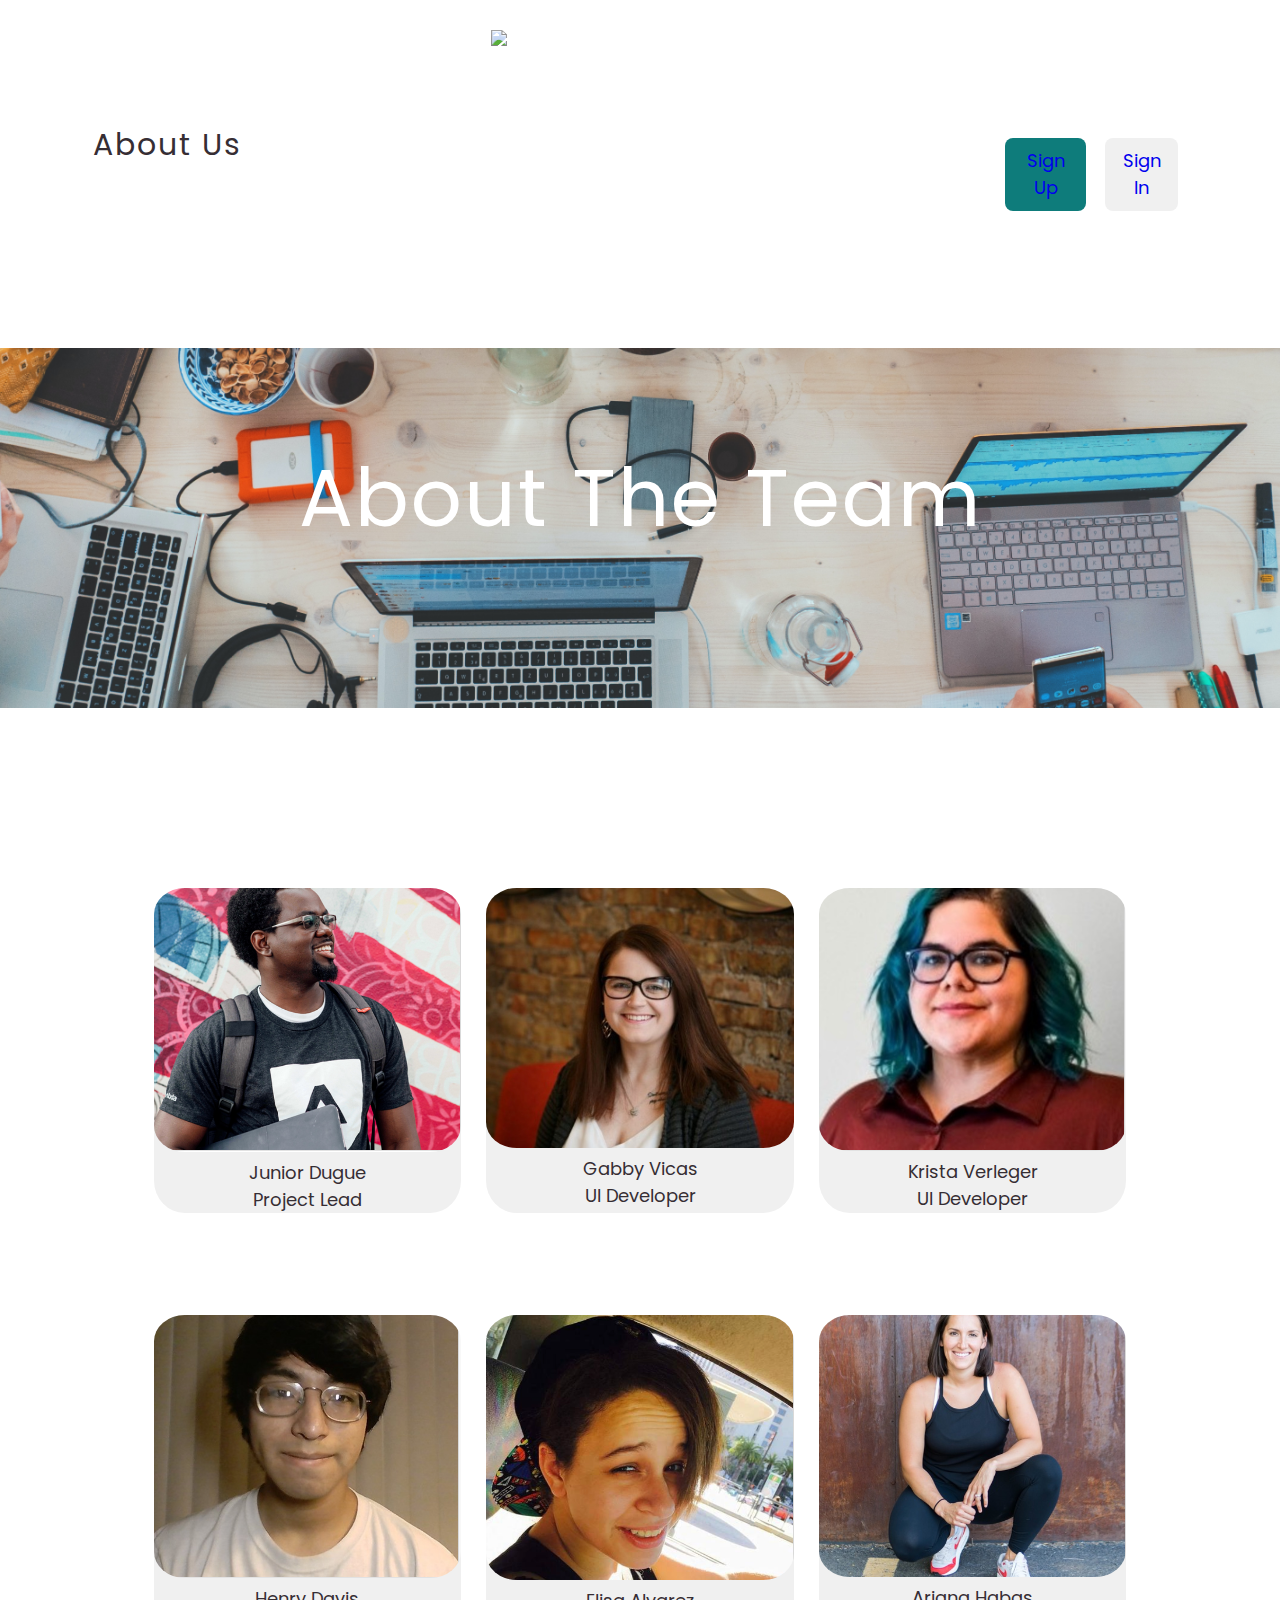
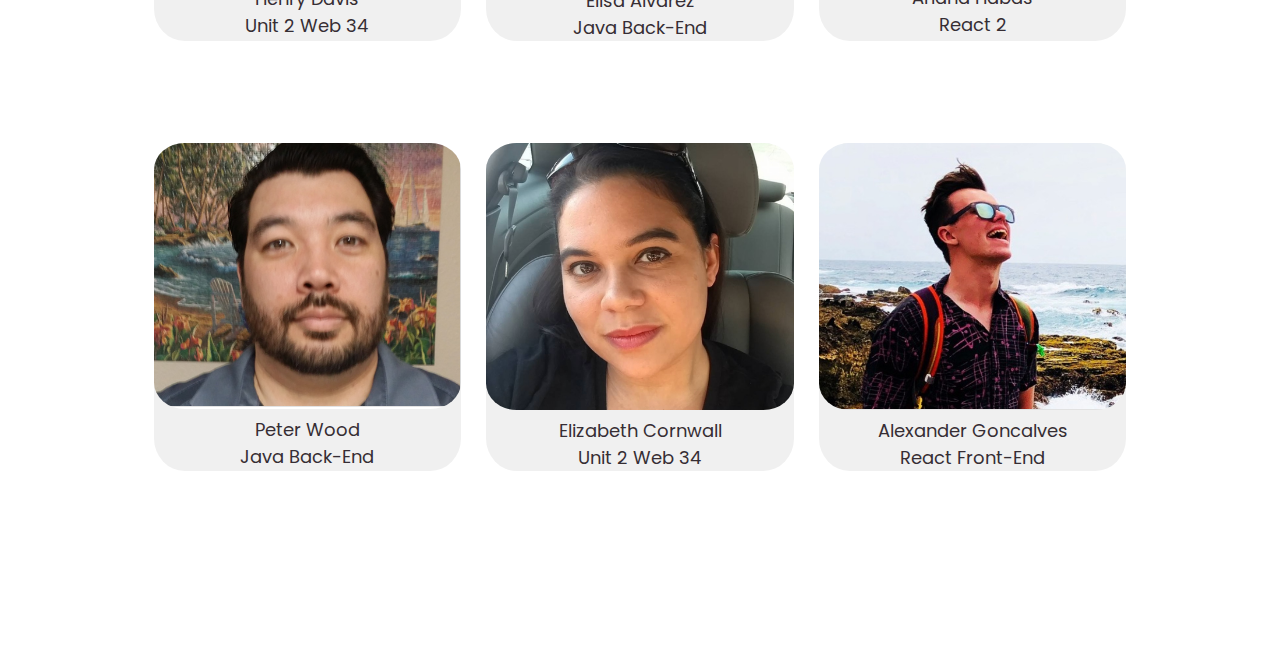
==== about.html @ fa0e37c2 "added links to sign up and sign in" ====
<!DOCTYPE html>
<html lang="en">
    <head>
        <meta charset="UTF-8">
        <meta name="viewport" content="width=device-width, initial-scale=1.0">
        <link rel="stylesheet" href ="index.css">
        <link href = "https://fonts.googleapis.com/css2?family=Poppins&display=swap" rel="stylesheet">
        <script src="https://kit.fontawesome.com/5e283675c6.js" crossorigin="anonymous"></script>
        <title>About Page</title>
    </head>
<body>
  <header>
      <nav>
        <div class="aboutUsNav">
          <a href="about.html"><h3>About Us</h3></a>
        </div>
        <div class="wanderListNav">
            <a href="index.html"><img src="images/Cream and Black Natural Makeup Beauty Logo.png"></a>
        </div>
        <div class="login">
        <div class="signUpNav">
          <a href="https://wunderlist-snowy.vercel.app/signup">Sign Up</a>
        </div>
        <div class="signInNav">
          <a href="https://wunderlist-snowy.vercel.app/login">Sign In</a>
        </div>
        </div>
      </nav>
    </header>  
      <section class="aboutHeroImage">
        <div class="aboutMainTitle">
            <h1>About The Team</h1>
        </div>
      </section>
      <section class="teamMembers">
            <div class="teamMember">
                <img src="Images/Junior Dugue.png" alt="Junior">
                <p>Junior Dugue<br> Project Lead</p>
               </div>
               <div class="teamMember">
                 <img src="Images/ Gabby Vicas.png" alt="Gabby">
                 <p>Gabby Vicas<br>UI Developer</p>
               </div>
               <div class="teamMember">
                 <img src="Images/Krista Verleger.png" alt="Krista">
                 <p>Krista Verleger<br>UI Developer</p>
               </div>
               <div class="teamMember">
                   <img src="Images/Henry Davis.png" alt="Henry">
                   <p>Henry Davis<br> Unit 2 Web 34</p>
                </div>
               <div class="teamMember">
                   <img src="Images/Elisa Alvarez.png" alt="Elisa">
                   <p>Elisa Alvarez<br> Java Back-End</p>
               </div>
               <div class="teamMember">
                   <img src="Images/Ariana Habas.png" alt="Ariana">
                   <p>Ariana Habas<br> React 2 </p>
               </div> 
               <div class="teamMember">
                   <img src="Images/Pete Wood.png" alt="Peter">
                   <p>Peter Wood<br> Java Back-End </p>
               </div>
               <div class="teamMember">
                   <img src="Images/Elizabeth Cornwall.png" alt="Elizabeth">
                   <p>Elizabeth Cornwall<br> Unit 2 Web 34</p>
               </div>
               <div class="teamMember">
                   <img src="Images/Alexander Goncalves.png" alt="Alexander">
                   <p>Alexander Goncalves<br> React Front-End </p>
               </div>
      </section>
      <footer>
    </footer>
</body>
</html>
---- index.css ----
/* css reset*/

html, body, div, span, applet, object, iframe,
h1, h2, h3, h4, h5, h6, p, blockquote, pre,
a, abbr, acronym, address, big, cite, code,
del, dfn, em, img, ins, kbd, q, s, samp,
small, strike, strong, sub, sup, tt, var,
b, u, i, center,
dl, dt, dd, ol, ul, li,
fieldset, form, label, legend,
table, caption, tbody, tfoot, thead, tr, th, td,
article, aside, canvas, details, embed, 
figure, figcaption, footer, header, hgroup, 
menu, nav, output, ruby, section, summary,
time, mark, audio, video {
	margin: 0;
	padding: 0;
	/*border: 0;*/
	font-size: 100%;
	font: inherit;
	vertical-align: baseline;
}
/* HTML5 display-role reset for older browsers */
article, aside, details, figcaption, figure, 
footer, header, hgroup, menu, nav, section {
	display: block;
}
body {
    line-height: 1;
    background-image: url(../images/blackbackground.jpg)
}
ol, ul {
	list-style: none;
}
blockquote, q {
	quotes: none;
}
blockquote:before, blockquote:after,
q:before, q:after {
	content: '';
	content: none;
}
table {
	border-collapse: collapse;
	border-spacing: 0;
}
*{box-sizing:border-box;
max-width:100%;
/*border: 1px solid aquamarine;*/
}

/* General CSS*/

/* *{
    border: 1px blue solid;
} */

html{
    font-size:62.5%;
}
body{
    font-size: 1.8rem;
    line-height: 1.5;
    font-family: 'Poppins', sans-serif;
    color: #362E34;
}
h1, h2, h3, h4, h5, h6{
    letter-spacing: 2px;
    font-family: 'Poppins', sans-serif;
}
h1{
    font-size: 8rem;
    color:  #362E34;
}
h2{
    font-size: 6rem;
    color:  #362E34;
}
h3{
    font-size: 3rem;
    color:  #362E34;
}
a{
  text-decoration: none;  
}
a:visited {
    color: inherit;
}
/* .signInNav a:visited{
    color: #362E34;
}
.signUpNav a:visited{
    color: white;
} */


/*header*/
nav{
    display: flex;
    justify-content: space-around;
    margin:0;    /* height: 20vh; */
}
.aboutUsNav{
    text-align: center;
    padding-top: 1.5%;
    margin-top: 8%;
    margin-bottom: 0%;
}

.aboutUsNav h3:hover{
    color: #0E7C7B;
}
.wanderListNav{
    /* text-align: center;
    padding-left:10% */
    margin-top: 2%;
    margin-bottom: 0%;
     margin-left: 5%;
    /* padding-left: 30% */ 
    width: 20%;
}
.login{
    display: flex;
    justify-content: flex-end;
    width: 20%;
    padding-left: 5%;
    padding-bottom: 10%;
    padding-top:5%;
    margin-top: 5%;
    margin-bottom: 0%;
}

.signUpNav{
    text-align: center;
    background: #0E7C7B;
    margin: 5%;
    padding: 5%;
    border-radius: 8px;
    color: white;
}

.signUpNav:hover{
    background:#F0F0F0;
    color:#362E34;
}


.signInNav{
    text-align: center;
    background: #F0F0F0;
    margin: 5%;
    padding: 5%;
    border-radius: 8px;
}

.signInNav:hover{
    color: white;
    background: #0E7C7B;
}

/* .signInNav a:visited{
    color: #362E34;
} */

/* Main Title*/
.mainHeroImage{
    display: flex;
    justify-content: center;
    background-image: url('Images/washingdishes.jpg');
    background-size: cover;
    background-position: center;
    background-attachment: fixed;
    height: 80vh;
}
.mainTitle{
    text-align: center;
    margin-top: 15%;
}
.mainTitle h1{
    color: white;
}

/*Features*/

.features{
    display: flex;
    flex-wrap: nowrap;
    background:#0E7C7B;
    justify-content: space-evenly;
    padding: 5%;
}
i{
    text-align: center;
    padding:5%;
}
.features h3{
    color: white;
    text-align: center;
    font-weight: 100;
    margin-top: 5%;
}
/*sign up*/
.signUp{
    text-align: center;
    padding: 5%;
}

.signUp h3{
    border: 3px #0E7C7B solid;
    border-radius: 8px;
    width:30%;
    margin-left: 35%;
    margin-right: 65%;
    color: #362E34;
}

.signUp h3:hover{
    background: #0E7C7B;
    border: 4px #362E34 solid;
    color: white;
}

/*Reviews*/
footer{
    display: flex;
    justify-content: space-evenly;
}

.review{
  margin: 2%;
  background: #F0F0F0;
  color: #362E34;
  border-radius: 10%;
  text-align: center;
}

.review img{
    border-radius: 10%;
}



/* ABOUT PAGE CSS*/

/*header*/

.aboutHeroImage{
    display: flex;
    justify-content: center;
    background-image: url('Images/marvin-meyer-SYTO3xs06fU-unsplash.jpg');
    background-size: cover;
    background-position: center;
    background-attachment: fixed;
    height: 40vh;
}

/* Title */
.aboutMainTitle{
   padding-top: 7%;
}
.aboutMainTitle h1{
    color: white;
}

/* Main Content */

.teamMembers{
        display:flex;
        flex-wrap: wrap;
        justify-content: space-evenly;
        margin:10%;
        text-align: center;
}
.teamMember{
    /* display: flex;
    justify-content: space-evenly; */
    width: 30%;
    background: #F0F0F0;
    margin: 5% 0;
    border-radius: 10%;
    /* flex-wrap: wrap;
    margin: 2%; */
}
.teamMember img{
    border-radius: 10%;
}

/* Mobile 500px CSS */

@media(max-width: 500px){

    /*general*/

    h1{
        font-size: 4rem;
    }

    h2{
        font-size: 3rem;
    }

    h3{
        font-size: 2rem;
    }

    /*header*/
    nav{
        flex-direction: column;   /* height: 20vh; */
    }
    .aboutUsNav{
       order: 3;
       margin-bottom: 10%;
       margin-top:0;
    }
    .wanderListNav{
     width: 90%;
     margin: auto;
    }
    .login{
       flex-direction: column;
       width: 100%;
    }
    /*main title*/

    .mainHeroImage{
        height: 30vh;
        background-position: center-top;
        background-size: contain;
        background-attachment: local;
    }

    .mainTitle h1{
        margin-top: 5%;
    }

    /* main content*/

    .features{
        flex-direction: column;
    }

    .signUp h3{
        width: 90%;
        margin: auto;
    }

    /*footer*/
    footer{
        flex-direction: column;
    }
    footer p{
        width: 90%;
        margin: auto;
    }
    /* About Page*/
    .teamMembers{
        flex-direction: column;
    }

    .teamMember{
        width: 100%;
    }
    .aboutHeroImage{
        height: 20vh;
        background-position: center-top;
        background-size: contain;
        background-attachment: local;
    }

    }

    @media (max-width: 800px){

        /* nav*/
       .login{
           width: 50%;
           margin: auto;
           flex-direction: column;
       }
       .wanderListNav{
           width: 40%;
           margin: auto;
       }
       .aboutUsNav{
           width: 50%;
           margin: auto;
       }
       /*main title*/
       .mainHeroImage{
           height: 60vh;
       }

       /* About Page*/
       .aboutHeroImage{
           height: 30vh;
       }

    }
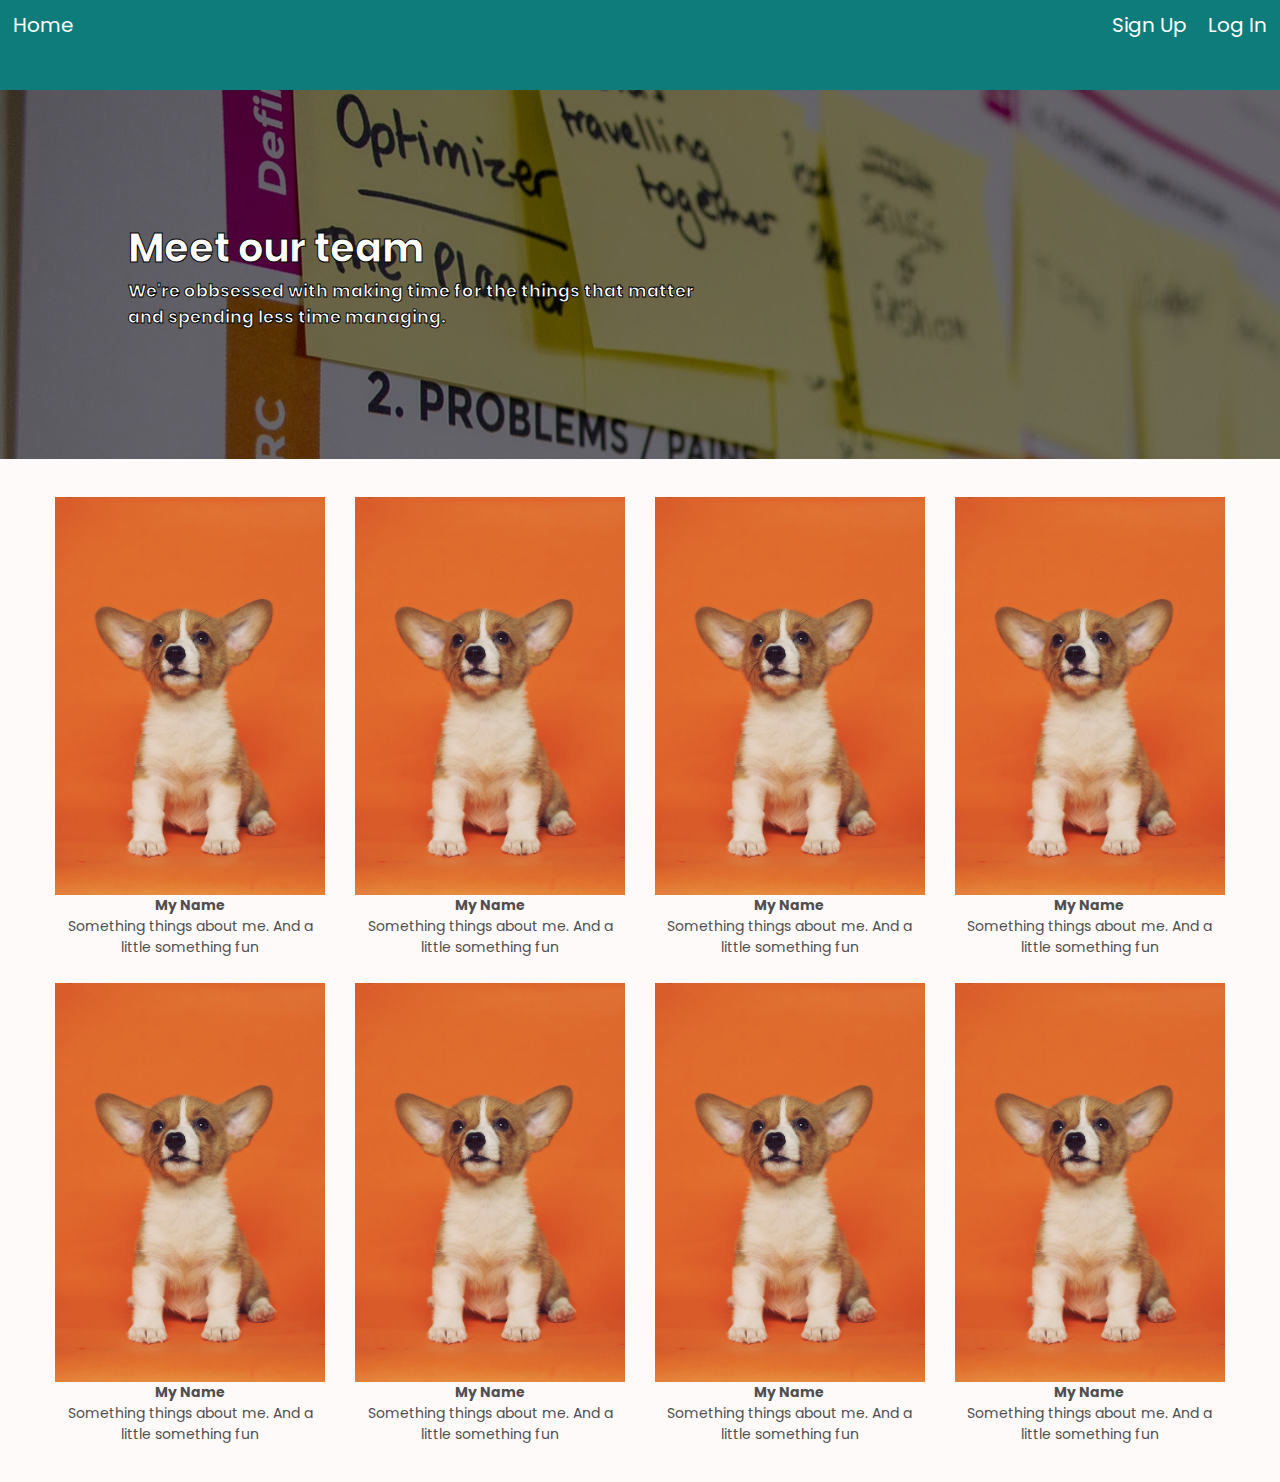
==== commit 73700940: "desktop sizes up to dual monitor supported. gallery in about us styled. links into sign up and login" ====
--- a/about.html
+++ b/about.html
@@ -1,76 +1,91 @@
 <!DOCTYPE html>
 <html lang="en">
-    <head>
-        <meta charset="UTF-8">
-        <meta name="viewport" content="width=device-width, initial-scale=1.0">
-        <link rel="stylesheet" href ="index.css">
-        <link href = "https://fonts.googleapis.com/css2?family=Poppins&display=swap" rel="stylesheet">
-        <script src="https://kit.fontawesome.com/5e283675c6.js" crossorigin="anonymous"></script>
-        <title>About Page</title>
-    </head>
+<head>
+    <meta charset="UTF-8">
+    <meta name="viewport" content="width=device-width, initial-scale=1.0">
+    <link rel="apple-touch-icon" sizes="57x57" href="/apple-icon-57x57.png">
+    <link rel="apple-touch-icon" sizes="60x60" href="/apple-icon-60x60.png">
+    <link rel="apple-touch-icon" sizes="72x72" href="/apple-icon-72x72.png">
+    <link rel="apple-touch-icon" sizes="76x76" href="/apple-icon-76x76.png">
+    <link rel="apple-touch-icon" sizes="114x114" href="/apple-icon-114x114.png">
+    <link rel="apple-touch-icon" sizes="120x120" href="/apple-icon-120x120.png">
+    <link rel="apple-touch-icon" sizes="144x144" href="/apple-icon-144x144.png">
+    <link rel="apple-touch-icon" sizes="152x152" href="/apple-icon-152x152.png">
+    <link rel="apple-touch-icon" sizes="180x180" href="/apple-icon-180x180.png">
+    <link rel="icon" type="image/png" sizes="192x192"  href="/android-icon-192x192.png">
+    <link rel="icon" type="image/png" sizes="32x32" href="/favicon-32x32.png">
+    <link rel="icon" type="image/png" sizes="96x96" href="/favicon-96x96.png">
+    <link rel="icon" type="image/png" sizes="16x16" href="/favicon-16x16.png">
+    <link rel="manifest" href="/manifest.json">
+    <meta name="msapplication-TileColor" content="#ffffff">
+    <meta name="msapplication-TileImage" content="/ms-icon-144x144.png">
+    <meta name="theme-color" content="#ffffff">
+    <link rel="stylesheet" type="text/css" href="index.css">
+    <link href="https://fonts.googleapis.com/css2?family=Poppins:wght@300&family=Special+Elite&display=swap" rel="stylesheet">
+    <link href="https://fonts.googleapis.com/css2?family=Poppins:wght@600&display=swap" rel="stylesheet">
+
+    <!--body font
+        font-family: 'Poppins', sans-serif;
+        headers font
+        font-family: 'Special Elite', cursive;
+        or
+        font-family: 'Poppins', sans-serif;
+    -->
+    <title>WunderList: About Us</title>
+</head>
 <body>
-  <header>
-      <nav>
-        <div class="aboutUsNav">
-          <a href="about.html"><h3>About Us</h3></a>
+    <header class="about">
+        <nav>
+            <div class="signup-container container"><a href="https://wunderlist-snowy.vercel.app/signup" class="signup-nav">Sign Up</a></div>
+            <div class="login-container container"><a href="https://wunderlist-snowy.vercel.app/login" class="login-nav">Log In</a></div>
+            <div class="about-container container"><a href="/index.html" class="about-nav">Home</a></div>
+        </nav>
+        <section class="intro">
+            <h1>Meet our team</h1>
+            <h3>We're obbsessed with making time for the things that matter<br>and spending less time managing.</h3>
+        </section>
+    </header>
+    <section class="gallery">
+        <div class="gallery-item1">
+            <img src="assets/placeholderprofile.jpg" alt="">
+            <h4>My Name</h4>
+            <p class="gallery-title">Something things about me. And a little something fun</p>
         </div>
-        <div class="wanderListNav">
-            <a href="index.html"><img src="images/Cream and Black Natural Makeup Beauty Logo.png"></a>
+        <div class="gallery-item2">
+            <img src="assets/placeholderprofile.jpg" alt="">
+            <h4>My Name</h4>
+            <p class="gallery-title">Something things about me. And a little something fun</p>
         </div>
-        <div class="login">
-        <div class="signUpNav">
-          <a href="https://wunderlist-snowy.vercel.app/signup">Sign Up</a>
+        <div class="gallery-item3">
+            <img src="assets/placeholderprofile.jpg" alt="">
+            <h4>My Name</h4>
+            <p class="gallery-title">Something things about me. And a little something fun</p>
         </div>
-        <div class="signInNav">
-          <a href="https://wunderlist-snowy.vercel.app/login">Sign In</a>
+        <div class="gallery-item4">
+            <img src="assets/placeholderprofile.jpg" alt="">
+            <h4>My Name</h4>
+            <p class="gallery-title">Something things about me. And a little something fun</p>
         </div>
+        <div class="gallery-item5">
+            <img src="assets/placeholderprofile.jpg" alt="">
+            <h4>My Name</h4>
+            <p class="gallery-title">Something things about me. And a little something fun</p>
         </div>
-      </nav>
-    </header>  
-      <section class="aboutHeroImage">
-        <div class="aboutMainTitle">
-            <h1>About The Team</h1>
+        <div class="gallery-item6">
+            <img src="assets/placeholderprofile.jpg" alt="">
+            <h4>My Name</h4>
+            <p class="gallery-title">Something things about me. And a little something fun</p>
         </div>
-      </section>
-      <section class="teamMembers">
-            <div class="teamMember">
-                <img src="Images/Junior Dugue.png" alt="Junior">
-                <p>Junior Dugue<br> Project Lead</p>
-               </div>
-               <div class="teamMember">
-                 <img src="Images/ Gabby Vicas.png" alt="Gabby">
-                 <p>Gabby Vicas<br>UI Developer</p>
-               </div>
-               <div class="teamMember">
-                 <img src="Images/Krista Verleger.png" alt="Krista">
-                 <p>Krista Verleger<br>UI Developer</p>
-               </div>
-               <div class="teamMember">
-                   <img src="Images/Henry Davis.png" alt="Henry">
-                   <p>Henry Davis<br> Unit 2 Web 34</p>
-                </div>
-               <div class="teamMember">
-                   <img src="Images/Elisa Alvarez.png" alt="Elisa">
-                   <p>Elisa Alvarez<br> Java Back-End</p>
-               </div>
-               <div class="teamMember">
-                   <img src="Images/Ariana Habas.png" alt="Ariana">
-                   <p>Ariana Habas<br> React 2 </p>
-               </div> 
-               <div class="teamMember">
-                   <img src="Images/Pete Wood.png" alt="Peter">
-                   <p>Peter Wood<br> Java Back-End </p>
-               </div>
-               <div class="teamMember">
-                   <img src="Images/Elizabeth Cornwall.png" alt="Elizabeth">
-                   <p>Elizabeth Cornwall<br> Unit 2 Web 34</p>
-               </div>
-               <div class="teamMember">
-                   <img src="Images/Alexander Goncalves.png" alt="Alexander">
-                   <p>Alexander Goncalves<br> React Front-End </p>
-               </div>
-      </section>
-      <footer>
-    </footer>
+        <div class="gallery-item7">
+            <img src="assets/placeholderprofile.jpg" alt="">
+            <h4>My Name</h4>
+            <p class="gallery-title">Something things about me. And a little something fun</p>
+        </div>
+        <div class="gallery-item8">
+            <img src="assets/placeholderprofile.jpg" alt="">
+            <h4>My Name</h4>
+            <p class="gallery-title">Something things about me. And a little something fun</p>
+        </div>
+    </section>
 </body>
 </html>--- a/index.css
+++ b/index.css
@@ -1,398 +1,223 @@
-/* css reset*/
-
-html, body, div, span, applet, object, iframe,
-h1, h2, h3, h4, h5, h6, p, blockquote, pre,
-a, abbr, acronym, address, big, cite, code,
-del, dfn, em, img, ins, kbd, q, s, samp,
-small, strike, strong, sub, sup, tt, var,
-b, u, i, center,
-dl, dt, dd, ol, ul, li,
-fieldset, form, label, legend,
-table, caption, tbody, tfoot, thead, tr, th, td,
-article, aside, canvas, details, embed, 
-figure, figcaption, footer, header, hgroup, 
-menu, nav, output, ruby, section, summary,
-time, mark, audio, video {
-	margin: 0;
-	padding: 0;
-	/*border: 0;*/
-	font-size: 100%;
-	font: inherit;
-	vertical-align: baseline;
-}
-/* HTML5 display-role reset for older browsers */
-article, aside, details, figcaption, figure, 
-footer, header, hgroup, menu, nav, section {
-	display: block;
-}
-body {
-    line-height: 1;
-    background-image: url(../images/blackbackground.jpg)
-}
-ol, ul {
-	list-style: none;
-}
-blockquote, q {
-	quotes: none;
-}
-blockquote:before, blockquote:after,
-q:before, q:after {
-	content: '';
-	content: none;
-}
-table {
-	border-collapse: collapse;
-	border-spacing: 0;
-}
-*{box-sizing:border-box;
-max-width:100%;
-/*border: 1px solid aquamarine;*/
-}
-
-/* General CSS*/
-
-/* *{
-    border: 1px blue solid;
-} */
+*{
+    box-sizing: border-box;
+    padding: 0;
+    margin: 0;
+    max-width: 100%;
+    /* border: 1px solid grey; */
+}
+
 
 html{
-    font-size:62.5%;
+    font-size: 62.5%;
 }
 body{
-    font-size: 1.8rem;
+    font-size: 1.5rem;
     line-height: 1.5;
-    font-family: 'Poppins', sans-serif;
-    color: #362E34;
-}
-h1, h2, h3, h4, h5, h6{
-    letter-spacing: 2px;
-    font-family: 'Poppins', sans-serif;
+    color: #4f4f4f;
+    font-family: 'Poppins', sans-serif;    
+    background-color: #fffafa;
+}
+a{
+    text-decoration: none;
 }
 h1{
-    font-size: 8rem;
-    color:  #362E34;
-}
-h2{
-    font-size: 6rem;
-    color:  #362E34;
+    font-weight: bold;
+    font-size: 3rem;
 }
 h3{
-    font-size: 3rem;
-    color:  #362E34;
-}
-a{
-  text-decoration: none;  
-}
-a:visited {
-    color: inherit;
-}
-/* .signInNav a:visited{
-    color: #362E34;
-}
-.signUpNav a:visited{
-    color: white;
-} */
-
-
-/*header*/
-nav{
-    display: flex;
-    justify-content: space-around;
-    margin:0;    /* height: 20vh; */
-}
-.aboutUsNav{
-    text-align: center;
-    padding-top: 1.5%;
-    margin-top: 8%;
-    margin-bottom: 0%;
-}
-
-.aboutUsNav h3:hover{
-    color: #0E7C7B;
-}
-.wanderListNav{
-    /* text-align: center;
-    padding-left:10% */
-    margin-top: 2%;
-    margin-bottom: 0%;
-     margin-left: 5%;
-    /* padding-left: 30% */ 
-    width: 20%;
-}
-.login{
-    display: flex;
-    justify-content: flex-end;
-    width: 20%;
-    padding-left: 5%;
-    padding-bottom: 10%;
-    padding-top:5%;
-    margin-top: 5%;
-    margin-bottom: 0%;
-}
-
-.signUpNav{
-    text-align: center;
-    background: #0E7C7B;
-    margin: 5%;
-    padding: 5%;
-    border-radius: 8px;
-    color: white;
-}
-
-.signUpNav:hover{
-    background:#F0F0F0;
-    color:#362E34;
-}
-
-
-.signInNav{
-    text-align: center;
-    background: #F0F0F0;
-    margin: 5%;
-    padding: 5%;
-    border-radius: 8px;
-}
-
-.signInNav:hover{
-    color: white;
-    background: #0E7C7B;
-}
-
-/* .signInNav a:visited{
-    color: #362E34;
-} */
-
-/* Main Title*/
-.mainHeroImage{
-    display: flex;
-    justify-content: center;
-    background-image: url('Images/washingdishes.jpg');
+    text-align: left;
+}
+
+h1, h2, h3 {
+    -webkit-text-fill-color: white; 
+    -webkit-text-stroke-width: 1px;
+    -webkit-text-stroke-color: black;
+}
+header{
+    /* height: 50vh; */
+    background: linear-gradient( rgba(0, 0, 0, 0.5), rgba(0, 0, 0, 0.5) ), url("assets/background.jpg");
+    background-repeat: no-repeat;
     background-size: cover;
     background-position: center;
-    background-attachment: fixed;
-    height: 80vh;
-}
-.mainTitle{
+}
+.intro{
+    padding:10%;
+}
+nav{
+    display: flex;
+    min-height: 10vh;
+    background-color: #0E7C7B;
+    justify-content: space-evenly;
+}
+nav a, footer a {
+    background-color: #0E7C7B;
+    color: white;
+    padding: 5px;
+    border: none;
+    border-radius: 5px;
+    margin: auto;
+}
+nav a:hover, footer a:hover{
+    background-color: #F0F0F0;
+    color: #0E7C7B;
+}
+.container {
+    margin:auto;
+}
+.logo{
     text-align: center;
-    margin-top: 15%;
-}
-.mainTitle h1{
-    color: white;
-}
-
-/*Features*/
-
-.features{
-    display: flex;
-    flex-wrap: nowrap;
-    background:#0E7C7B;
-    justify-content: space-evenly;
-    padding: 5%;
-}
-i{
-    text-align: center;
-    padding:5%;
-}
-.features h3{
-    color: white;
-    text-align: center;
-    font-weight: 100;
-    margin-top: 5%;
-}
-/*sign up*/
-.signUp{
-    text-align: center;
-    padding: 5%;
-}
-
-.signUp h3{
-    border: 3px #0E7C7B solid;
-    border-radius: 8px;
-    width:30%;
-    margin-left: 35%;
-    margin-right: 65%;
-    color: #362E34;
-}
-
-.signUp h3:hover{
-    background: #0E7C7B;
-    border: 4px #362E34 solid;
-    color: white;
-}
-
-/*Reviews*/
-footer{
-    display: flex;
-    justify-content: space-evenly;
-}
-
-.review{
-  margin: 2%;
-  background: #F0F0F0;
-  color: #362E34;
-  border-radius: 10%;
-  text-align: center;
-}
-
-.review img{
-    border-radius: 10%;
-}
-
-
-
-/* ABOUT PAGE CSS*/
-
-/*header*/
-
-.aboutHeroImage{
-    display: flex;
-    justify-content: center;
-    background-image: url('Images/marvin-meyer-SYTO3xs06fU-unsplash.jpg');
+    padding: 3% 0;
+}
+.logo img{
+    width: 70%;
+    max-width: 300px;
+}
+
+/* Testimonial Styling */
+.testimonial{
+    display: flex;
+    flex-direction: column;
+}
+.userpic{
+    min-width: 60%;
+    height: 30vh;
+    background-repeat: no-repeat;
     background-size: cover;
     background-position: center;
-    background-attachment: fixed;
-    height: 40vh;
-}
-
-/* Title */
-.aboutMainTitle{
-   padding-top: 7%;
-}
-.aboutMainTitle h1{
-    color: white;
-}
-
-/* Main Content */
-
-.teamMembers{
-        display:flex;
-        flex-wrap: wrap;
-        justify-content: space-evenly;
-        margin:10%;
-        text-align: center;
-}
-.teamMember{
-    /* display: flex;
-    justify-content: space-evenly; */
-    width: 30%;
-    background: #F0F0F0;
-    margin: 5% 0;
-    border-radius: 10%;
-    /* flex-wrap: wrap;
-    margin: 2%; */
-}
-.teamMember img{
-    border-radius: 10%;
-}
-
-/* Mobile 500px CSS */
-
-@media(max-width: 500px){
-
-    /*general*/
-
+}
+#userpic1{
+    background-image: url("assets/Ash.jpg");
+}
+#userpic2{
+    background-image: url("assets/Frank-Ernest-SouthBayCoffee.jpg");
+}
+#userpic3{
+    background-image: url("assets/Jacey.jpg");    
+}
+.testimonial-text-box{
+    display: flex;
+    flex-direction: column;
+    justify-content: space-around;
+    padding: 4%;
+    background-color: #f0f0f0;
+    font-size: 2.2rem;
+}
+.testimonial-text-box p {
+    line-height: 1.7;
+    padding: 2% 0 0 0;
+}
+.usersSay{
+    display: flex;
+    flex-direction: column;
+    padding: 7% 4%;
+    flex-grow: 1;
+}
+
+/* Footer button Style */
+footer {
+    display: flex;
+    flex-direction: column;
+    align-items: center;
+    padding:3%;
+    text-align: center;
+    line-height: 7vh;
+}
+footer a{
+    width: 90%;
+    height: 7vh;
+    font-size: 2rem;
+}
+.logo-footer{
+    display: none;
+}
+
+/* about page styling */
+.about{
+    background: linear-gradient( rgba(0, 0, 0, 0.5), rgba(0, 0, 0, 0.5) ), url("assets/about-background.jpg");
+}
+.gallery{
+    display: flex;
+    flex-flow:row wrap;
+    justify-content: space-evenly;
+    padding: 2%;
+}
+.gallery div{
+    display: flex;
+    flex-direction: column;
+    text-align: center;
+    font-size: 1.4rem;
+    margin: 1% 0;
+    max-width: 45%;
+    padding: 0;
+}
+
+
+@media only screen and (min-width: 700px) {
+/* Tablet styles */
     h1{
         font-size: 4rem;
-    }
-
-    h2{
-        font-size: 3rem;
-    }
-
-    h3{
+    } 
+    nav{
+        justify-content: flex-start;
+        padding: 10px 10px;
+    }
+    nav a{
+        padding: 3px;
+    }  
+    .container{
+        margin: 0;
+    }
+    .about-container{
+        order: 1;
+    }
+    .signup-container{
+        order: 2;
+        margin-left: auto;
+    }
+    .login-container{
+        order: 4;
+        margin-left: 15px;
+    }
+    button{
+        flex-grow: unset;
+        font-size: 2.4rem;
+        height: 4vh;
+    }
+    .logo{
+        display:none;
+    }
+    .testimonial{
+        display: flex;
+        flex-direction: row;
+        justify-content: space-between;
+    }
+    .usersSay{
+        padding: 2% 2% 2% 2%;
+    }
+    .userpic{
+        width: 100%;
+    }
+ 
+    .logo-footer {
+        display: block;
+        text-align: center;
+    }
+    .logo-footer img {
+        padding: 10% 0 0 0;
+    }
+    .gallery div{
+        max-width: 30%;
+
+    }
+}
+
+@media only screen and (min-width: 900px) {
+    /* bigger screen */
+    nav a {
         font-size: 2rem;
     }
-
-    /*header*/
-    nav{
-        flex-direction: column;   /* height: 20vh; */
-    }
-    .aboutUsNav{
-       order: 3;
-       margin-bottom: 10%;
-       margin-top:0;
-    }
-    .wanderListNav{
-     width: 90%;
-     margin: auto;
-    }
-    .login{
-       flex-direction: column;
-       width: 100%;
-    }
-    /*main title*/
-
-    .mainHeroImage{
-        height: 30vh;
-        background-position: center-top;
-        background-size: contain;
-        background-attachment: local;
-    }
-
-    .mainTitle h1{
-        margin-top: 5%;
-    }
-
-    /* main content*/
-
-    .features{
-        flex-direction: column;
-    }
-
-    .signUp h3{
-        width: 90%;
-        margin: auto;
-    }
-
-    /*footer*/
-    footer{
-        flex-direction: column;
-    }
-    footer p{
-        width: 90%;
-        margin: auto;
-    }
-    /* About Page*/
-    .teamMembers{
-        flex-direction: column;
-    }
-
-    .teamMember{
-        width: 100%;
-    }
-    .aboutHeroImage{
-        height: 20vh;
-        background-position: center-top;
-        background-size: contain;
-        background-attachment: local;
-    }
-
-    }
-
-    @media (max-width: 800px){
-
-        /* nav*/
-       .login{
-           width: 50%;
-           margin: auto;
-           flex-direction: column;
-       }
-       .wanderListNav{
-           width: 40%;
-           margin: auto;
-       }
-       .aboutUsNav{
-           width: 50%;
-           margin: auto;
-       }
-       /*main title*/
-       .mainHeroImage{
-           height: 60vh;
-       }
-
-       /* About Page*/
-       .aboutHeroImage{
-           height: 30vh;
-       }
-
-    }+    .gallery div{
+        max-width: 22%;
+
+    }
+}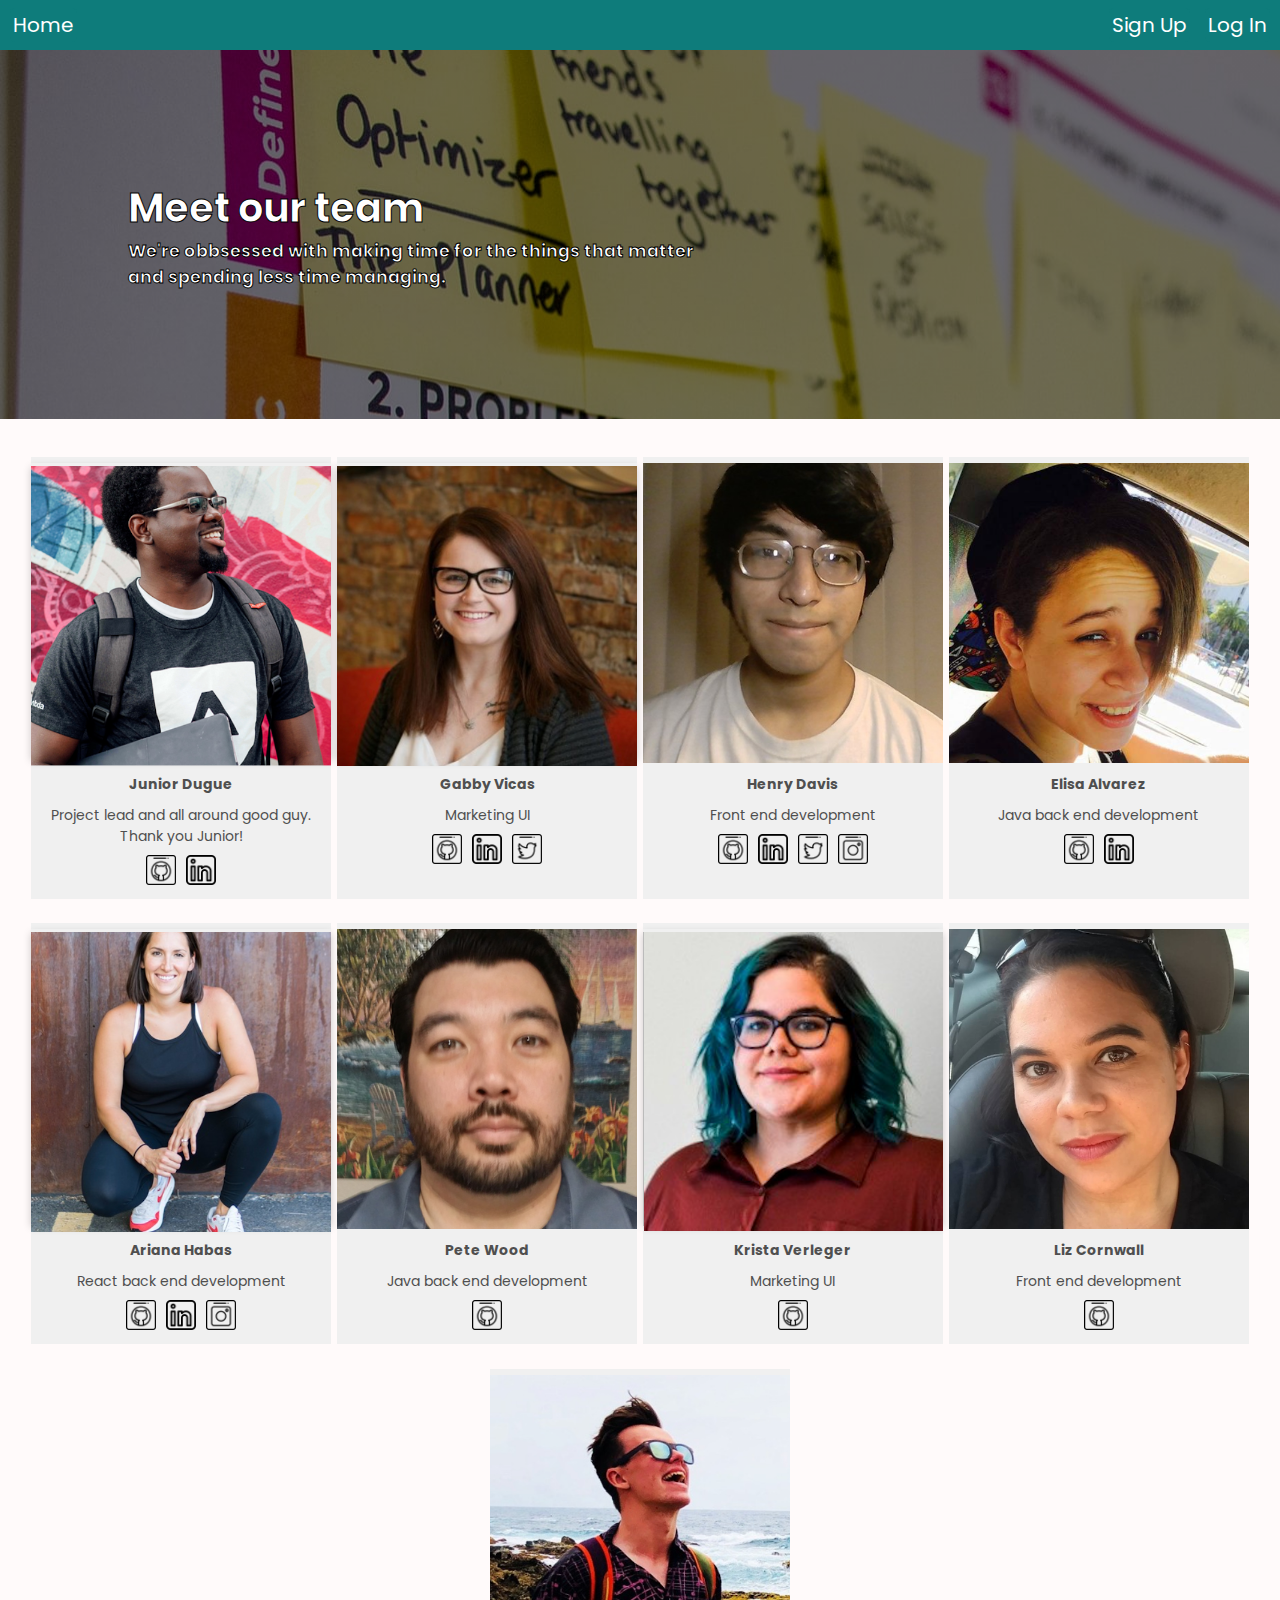
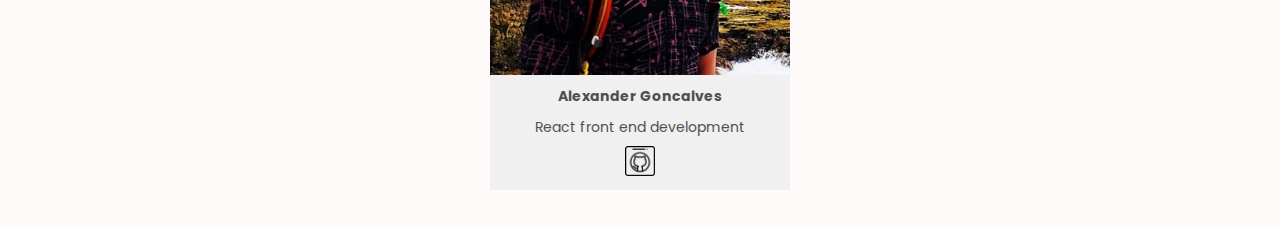
==== commit 856b8d53: "Filled in info for devs in about us. Replaces all lorem. styled about page and added a hover effect " ====
--- a/about.html
+++ b/about.html
@@ -45,47 +45,191 @@
             <h3>We're obbsessed with making time for the things that matter<br>and spending less time managing.</h3>
         </section>
     </header>
+
+    <!-- Begin About Profiles -->
     <section class="gallery">
-        <div class="gallery-item1">
-            <img src="assets/placeholderprofile.jpg" alt="">
-            <h4>My Name</h4>
-            <p class="gallery-title">Something things about me. And a little something fun</p>
-        </div>
-        <div class="gallery-item2">
-            <img src="assets/placeholderprofile.jpg" alt="">
-            <h4>My Name</h4>
-            <p class="gallery-title">Something things about me. And a little something fun</p>
-        </div>
-        <div class="gallery-item3">
-            <img src="assets/placeholderprofile.jpg" alt="">
-            <h4>My Name</h4>
-            <p class="gallery-title">Something things about me. And a little something fun</p>
-        </div>
-        <div class="gallery-item4">
-            <img src="assets/placeholderprofile.jpg" alt="">
-            <h4>My Name</h4>
-            <p class="gallery-title">Something things about me. And a little something fun</p>
-        </div>
-        <div class="gallery-item5">
-            <img src="assets/placeholderprofile.jpg" alt="">
-            <h4>My Name</h4>
-            <p class="gallery-title">Something things about me. And a little something fun</p>
-        </div>
-        <div class="gallery-item6">
-            <img src="assets/placeholderprofile.jpg" alt="">
-            <h4>My Name</h4>
-            <p class="gallery-title">Something things about me. And a little something fun</p>
-        </div>
-        <div class="gallery-item7">
-            <img src="assets/placeholderprofile.jpg" alt="">
-            <h4>My Name</h4>
-            <p class="gallery-title">Something things about me. And a little something fun</p>
-        </div>
-        <div class="gallery-item8">
-            <img src="assets/placeholderprofile.jpg" alt="">
-            <h4>My Name</h4>
-            <p class="gallery-title">Something things about me. And a little something fun</p>
-        </div>
+        <!-- Junior's About Card -->
+        <div class="aboutCard">
+            <div class="flip-card">
+                <div class="flip-card-inner">
+                  <div class="flip-card-front">
+                    <img src="assets/ProfilePics/JuniorDugue.png" alt="Avatar">
+                  </div>
+                  <div class="flip-card-back">
+                    <img src="assets/ProfilePics/JuniorDugueFlip.png">
+                  </div>
+                </div>
+            </div>
+            <h4>Junior Dugue</h4>
+            <p class="gallery-title">Project lead and all around good guy. <br>Thank you Junior!</p>
+            <div class="socialsContainer">
+                <a href="https://github.com/JuniorDugue" target="_blank"><img class="socials" src="assets/icons/icon-github.png"></a>
+                <a href="https://www.linkedin.com/in/junior-dugue/" target="_blank"><img class="socials" src="assets/icons/icon-linkedin.png"></a>
+            </div>
+        </div>  
+
+        <!-- Gabby's About Card -->
+        <div class="aboutCard">
+            <div class="flip-card">
+                <div class="flip-card-inner">
+                    <div class="flip-card-front">
+                        <img src="assets/ProfilePics/GabbyVicas.png" alt="Avatar">
+                    </div>
+                    <div class="flip-card-back">
+                        <img src="assets/ProfilePics/GabbyVicasFlip.png">
+                    </div>
+                </div>
+            </div>
+            <h4>Gabby Vicas</h4>
+            <p class="gallery-title">Marketing UI</p>
+            <div class="socialsContainer">
+                <a href="https://github.com/gvicas17" target="_blank"><img class="socials" src="assets/icons/icon-github.png"></a>
+                <a href="https://www.linkedin.com/in/gabbyvicas/" target="_blank"><img class="socials" src="assets/icons/icon-linkedin.png"></a>
+                <a href="https://twitter.com/GabbyVicas" target="_blank"><img class="socials" src="assets/icons/icon-twitter.png"></a>
+            </div>
+        </div>
+
+        <!-- Henry's About Card -->
+        <div class="aboutCard">
+            <div class="flip-card">
+                <!-- Uncomment to enable flipping -->
+                <!-- <div class="flip-card-inner">  -->
+                    <div class="flip-card-front">
+                        <img src="assets/ProfilePics/HenryDavis.png" alt="Avatar">
+                    </div>
+                 <div class="flip-card-back">
+                    <img src="assets/ProfilePics/JuniorDugueFlip.png">
+                  </div>
+                <!-- </div> -->
+            </div>
+            <h4>Henry Davis</h4>
+            <p class="gallery-title">Front end development</p>
+            <div class="socialsContainer">
+                <a href="https://github.com/HenryRDavis" target="_blank"><img class="socials" src="assets/icons/icon-github.png"></a>
+                <a href="https://www.linkedin.com/in/henry-davis-3536501a9/" target="_blank"><img class="socials" src="assets/icons/icon-linkedin.png"></a>
+                <a href="https://twitter.com/Rainfallsprings" target="_blank"><img class="socials" src="assets/icons/icon-twitter.png"></a>
+                <a href= "https://www.instagram.com/rainfallsprings" target="_blank"><img src="assets/icons/icon-instagram.png" alt="" class="socials"></a>
+            </div>
+        </div>
+
+        <!-- Elisa's About Card -->
+        <div class="aboutCard">
+            <div class="flip-card">
+                <!-- <div class="flip-card-inner"> -->
+                    <div class="flip-card-front">
+                        <img src="assets/ProfilePics/ElisaAlvarez.png" alt="Avatar">
+                    </div>
+                    <div class="flip-card-back">
+                        <img src="assets/ProfilePics/JuniorDugueFlip.png">
+                    </div>
+                <!-- </div> -->
+            </div>
+                <h4>Elisa Alvarez</h4>
+                <p class="gallery-title">Java back end development</p>
+                <div class="socialsContainer">
+                    <a href="https://github.com/Elisa-Alvarez" target="_blank"><img class="socials" src="assets/icons/icon-github.png"></a>
+                    <a href="https://www.linkedin.com/in/elisa-alvarez-0089a4191/" target="_blank"><img class="socials" src="assets/icons/icon-linkedin.png"></a>
+                </div>
+        </div>
+
+        <!-- Ariana's About Card -->
+        <div class="aboutCard">
+            <div class="flip-card">
+                <div class="flip-card-inner">
+                    <div class="flip-card-front">
+                        <img src="assets/ProfilePics/ArianaHabas.png" alt="Avatar">
+                    </div>
+                    <div class="flip-card-back">
+                        <img src="assets/ProfilePics/ArianaHabasFlip.png">
+                    </div>
+                </div>
+            </div>
+            <h4>Ariana Habas</h4>
+            <p class="gallery-title">React back end development</p>
+            <div class="socialsContainer">
+                <a href="https://github.com/arianahabas" target="_blank"><img class="socials" src="assets/icons/icon-github.png"></a>
+                <a href="https://www.linkedin.com/in/ariana-habas/" target="_blank"><img class="socials" src="assets/icons/icon-linkedin.png"></a>
+                <a href= "https://www.instagram.com/ari.habas/" target="_blank"><img src="assets/icons/icon-instagram.png" alt="" class="socials"></a>
+            </div>
+        </div>
+
+        <!-- Pete's About Card -->
+        <div class="aboutCard">
+            <div class="flip-card">
+                <!-- <div class="flip-card-inner"> -->
+                    <div class="flip-card-front">
+                        <img src="assets/ProfilePics/Pete Wood.png" alt="Avatar">
+                    </div>
+                    <div class="flip-card-back">
+                        <img src="assets/ProfilePics/JuniorDugueFlip.png">
+                    </div>
+                <!-- </div> -->
+              </div>
+            <h4>Pete Wood</h4>
+            <p class="gallery-title">Java back end development</p>
+            <div class="socialsContainer">
+                <a href="https://github.com/numbers0580" target="_blank"><img class="socials" src="assets/icons/icon-github.png"></a>
+            </div>
+        </div>
+
+        <!-- Krista's About Card -->
+        <div class="aboutCard">
+            <div class="flip-card">
+                <div class="flip-card-inner">
+                    <div class="flip-card-front">
+                        <img src="assets/ProfilePics/KristaVerleger.png" alt="Avatar">
+                    </div>
+                    <div class="flip-card-back">
+                        <img src="assets/ProfilePics/KristaVerlegerFlip.png">
+                    </div>
+                </div>
+            </div>
+            <h4>Krista Verleger</h4>
+            <p class="gallery-title">Marketing UI</p>
+            <div class="socialsContainer">
+                <a href="https://github.com/kristapants" target="_blank"><img class="socials" src="assets/icons/icon-github.png"></a>
+            </div>
+        </div>        
+
+        <!-- Liz's About Card -->
+        <div class="aboutCard">
+            <div class="flip-card">
+                <!-- <div class="flip-card-inner"> -->
+                    <div class="flip-card-front">
+                        <img src="assets/ProfilePics/ElizabethCornwall.png" alt="Avatar">
+                    </div>
+                    <div class="flip-card-back">
+                        <img src="assets/ProfilePics/JuniorDugueFlip.png">
+                    </div>
+                <!-- </div> -->
+            </div>
+            <h4>Liz Cornwall</h4>
+            <p class="gallery-title">Front end development</p>
+            <div class="socialsContainer">
+                <a href="https://github.com/EPCornwall" target="_blank"><img class="socials" src="assets/icons/icon-github.png"></a>
+            </div>
+        </div>
+
+        <!-- Alex's About Card -->
+        <div class="aboutCard">
+            <div class="flip-card">
+                <!-- <div class="flip-card-inner"> -->
+                    <div class="flip-card-front">
+                        <img src="assets/ProfilePics/AlexanderGoncalves.png" alt="Avatar">
+                    </div>
+                    <div class="flip-card-back">
+                        <img src="assets/ProfilePics/JuniorDugueFlip.png">
+                    </div>
+                <!-- </div> -->
+            </div>
+            <h4>Alexander Goncalves</h4>
+            <p class="gallery-title">React front end development</p>
+            <div class="socialsContainer">
+                <a href="https://github.com/schroeder-g" target="_blank"><img class="socials" src="assets/icons/icon-github.png"></a>
+            </div>
+        </div>
+        
     </section>
+    <!-- End of About Profiles -->
 </body>
 </html>--- a/index.css
+++ b/index.css
@@ -26,6 +26,9 @@
 }
 h3{
     text-align: left;
+}
+h4 {
+    line-height: 3;
 }
 
 h1, h2, h3 {
@@ -135,6 +138,9 @@
 .about{
     background: linear-gradient( rgba(0, 0, 0, 0.5), rgba(0, 0, 0, 0.5) ), url("assets/about-background.jpg");
 }
+.aboutCard{
+    background-color: #F0F0F0;
+}
 .gallery{
     display: flex;
     flex-flow:row wrap;
@@ -147,10 +153,57 @@
     text-align: center;
     font-size: 1.4rem;
     margin: 1% 0;
-    max-width: 45%;
     padding: 0;
-}
-
+    align-items: center;
+}
+
+.flip-card {
+    background-color: transparent;
+    width: 300px;
+    height: 300px;
+    perspective: 1000px;
+  }
+  
+  .flip-card-inner {
+    position: relative;
+    width: 100%;
+    height: 100%;
+    text-align: center;
+    transition: transform 0.6s;
+    transform-style: preserve-3d;
+    box-shadow: 0 4px 8px 0 rgba(0,0,0,0.2);
+  }
+  
+  .flip-card:hover .flip-card-inner {
+    transform: rotateY(180deg);
+  }
+  
+  .flip-card-front, .flip-card-back {
+    position: absolute;
+    width: 100%;
+    height: 100%;
+    -webkit-backface-visibility: hidden;
+    backface-visibility: hidden;
+  }
+  
+  .flip-card-front {
+    background-color: #bbb;
+    color: black;
+  }
+  
+  .flip-card-back {
+    background-color: #2980b9;
+    color: white;
+    transform: rotateY(180deg);
+  }
+  .gallery .socialsContainer {
+      display: flex;
+      flex-direction: row;
+  }
+  .socials {
+      max-width: 30px;
+      margin: 5px;
+  }
 
 @media only screen and (min-width: 700px) {
 /* Tablet styles */
@@ -160,6 +213,7 @@
     nav{
         justify-content: flex-start;
         padding: 10px 10px;
+        min-height: unset;
     }
     nav a{
         padding: 3px;
@@ -205,10 +259,6 @@
     .logo-footer img {
         padding: 10% 0 0 0;
     }
-    .gallery div{
-        max-width: 30%;
-
-    }
 }
 
 @media only screen and (min-width: 900px) {
@@ -216,8 +266,5 @@
     nav a {
         font-size: 2rem;
     }
-    .gallery div{
-        max-width: 22%;
-
-    }
+
 }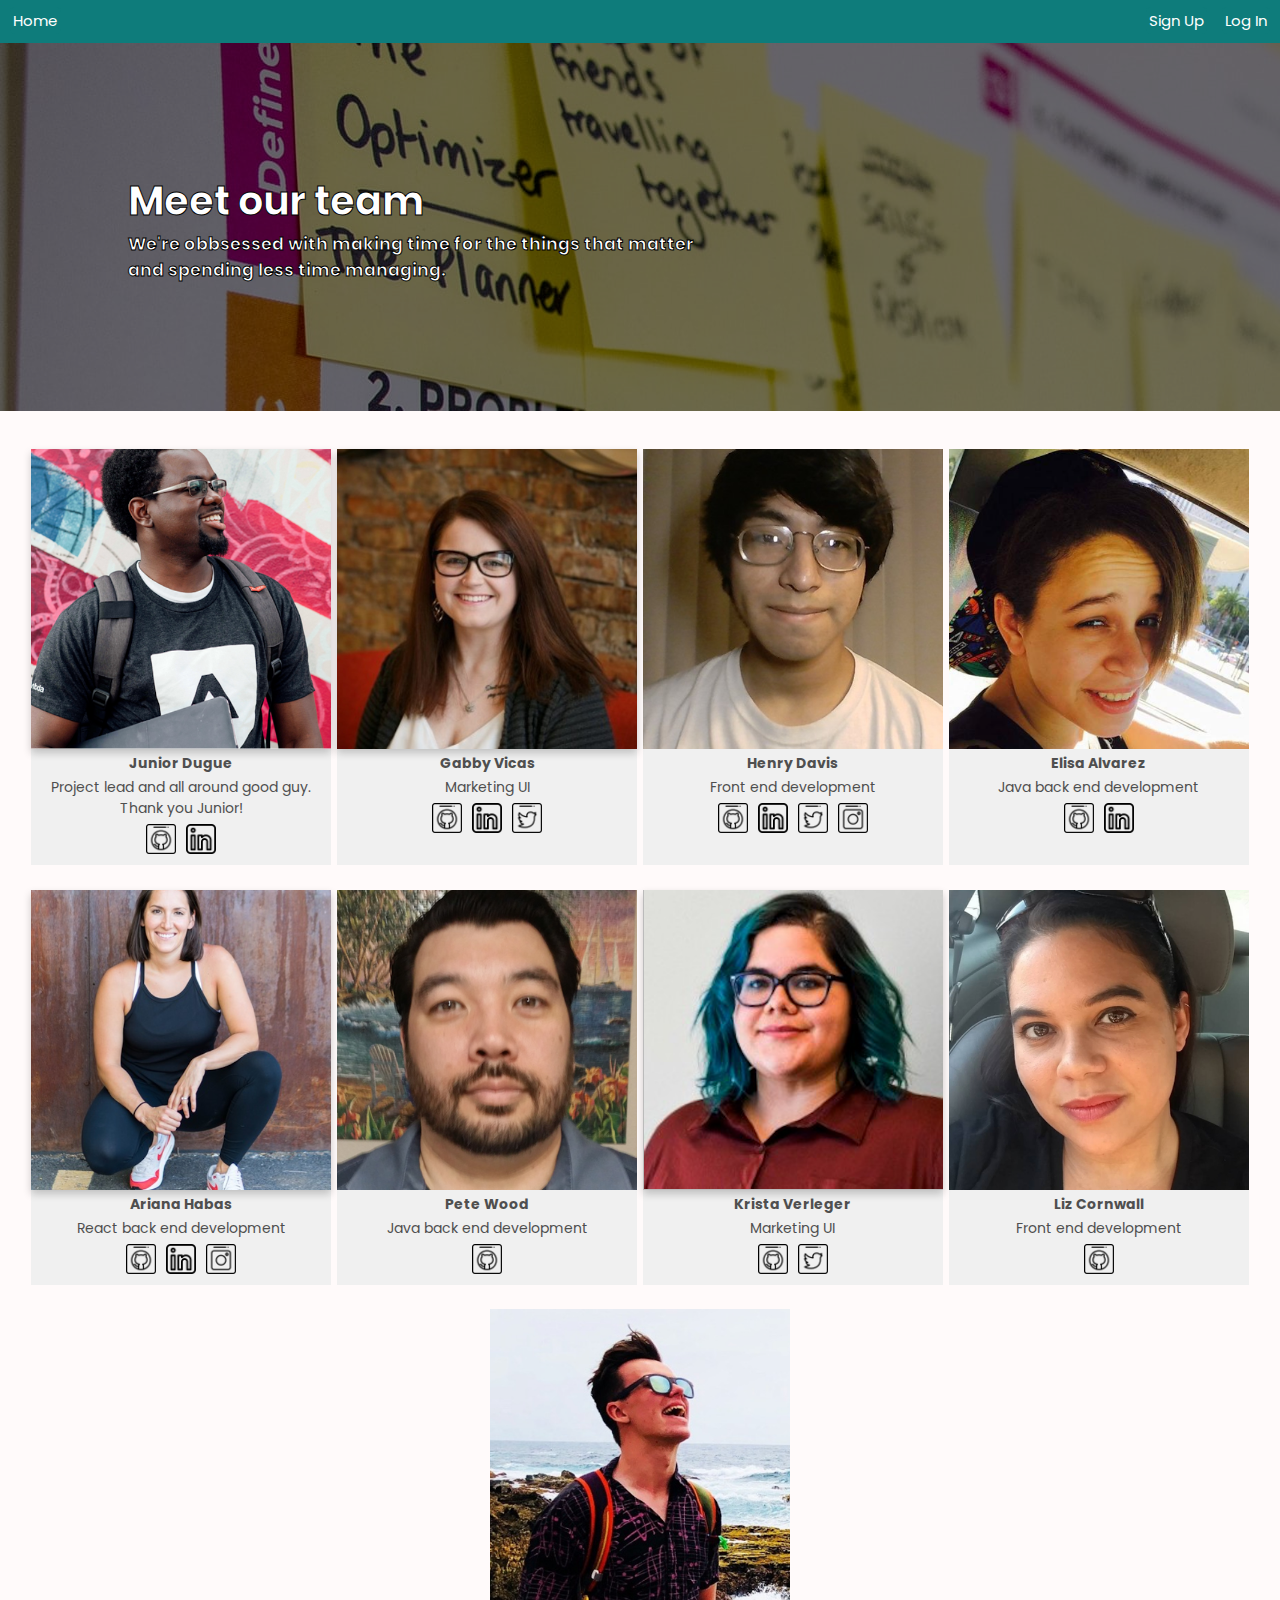
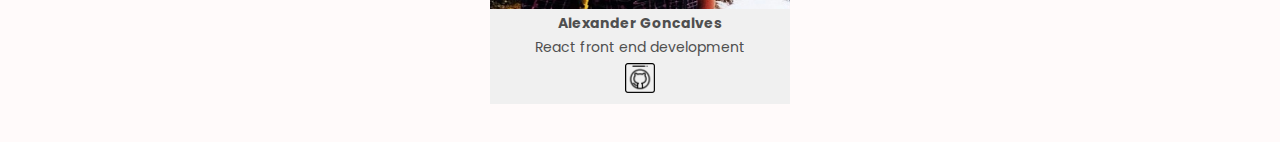
==== commit d824a19c: "added media queries for very large sceens, a features gallery on the index and some margin fixes on " ====
--- a/about.html
+++ b/about.html
@@ -188,6 +188,8 @@
             <p class="gallery-title">Marketing UI</p>
             <div class="socialsContainer">
                 <a href="https://github.com/kristapants" target="_blank"><img class="socials" src="assets/icons/icon-github.png"></a>
+                <a href="https://twitter.com/NomadicPeach" target="_blank"><img class="socials" src="assets/icons/icon-twitter.png"></a>
+
             </div>
         </div>        
 
@@ -228,7 +230,7 @@
                 <a href="https://github.com/schroeder-g" target="_blank"><img class="socials" src="assets/icons/icon-github.png"></a>
             </div>
         </div>
-        
+
     </section>
     <!-- End of About Profiles -->
 </body>
--- a/index.css
+++ b/index.css
@@ -28,7 +28,7 @@
     text-align: left;
 }
 h4 {
-    line-height: 3;
+    line-height: 2;
 }
 
 h1, h2, h3 {
@@ -116,6 +116,30 @@
     flex-grow: 1;
 }
 
+/*Feature card styling also inside of about page styling*/
+.features {
+    display: flex;
+    flex-flow: row wrap;
+    justify-content: space-evenly;
+}
+.features .featureCard {
+    align-items: center;
+    padding: 7% 4%;
+    flex-grow: 1;
+    margin: 7% 4%;
+}
+.featureCard h4{
+    font-size: 2rem;
+}
+.featureCard p {
+    font-size: 2rem;
+    padding: 2%;
+}
+.featureIcon{
+    max-width: 100%;
+    margin: 4%;
+}
+
 /* Footer button Style */
 footer {
     display: flex;
@@ -138,23 +162,22 @@
 .about{
     background: linear-gradient( rgba(0, 0, 0, 0.5), rgba(0, 0, 0, 0.5) ), url("assets/about-background.jpg");
 }
-.aboutCard{
-    background-color: #F0F0F0;
-}
+
 .gallery{
     display: flex;
     flex-flow:row wrap;
     justify-content: space-evenly;
     padding: 2%;
 }
-.gallery div{
+.aboutCard, .featureCard{
     display: flex;
     flex-direction: column;
     text-align: center;
     font-size: 1.4rem;
     margin: 1% 0;
     padding: 0;
-    align-items: center;
+    align-items: center;    
+    background-color: #F0F0F0;
 }
 
 .flip-card {
@@ -251,6 +274,10 @@
     .userpic{
         width: 100%;
     }
+    .features .featureCard {
+        max-width: 42%;
+        margin: 0 0 3% 0;
+    }
  
     .logo-footer {
         display: block;
@@ -263,8 +290,21 @@
 
 @media only screen and (min-width: 900px) {
     /* bigger screen */
-    nav a {
-        font-size: 2rem;
-    }
-
-}+
+    .features h4 {
+        font-size: 4rem;
+    }
+    .features p {
+        font-size: 3rem;
+    }
+
+}
+
+@media only screen and (min-width: 1500px) {
+       nav a {
+        font-size: 4rem;
+    }
+    h1{
+        font-size: 9rem;
+    } 
+}
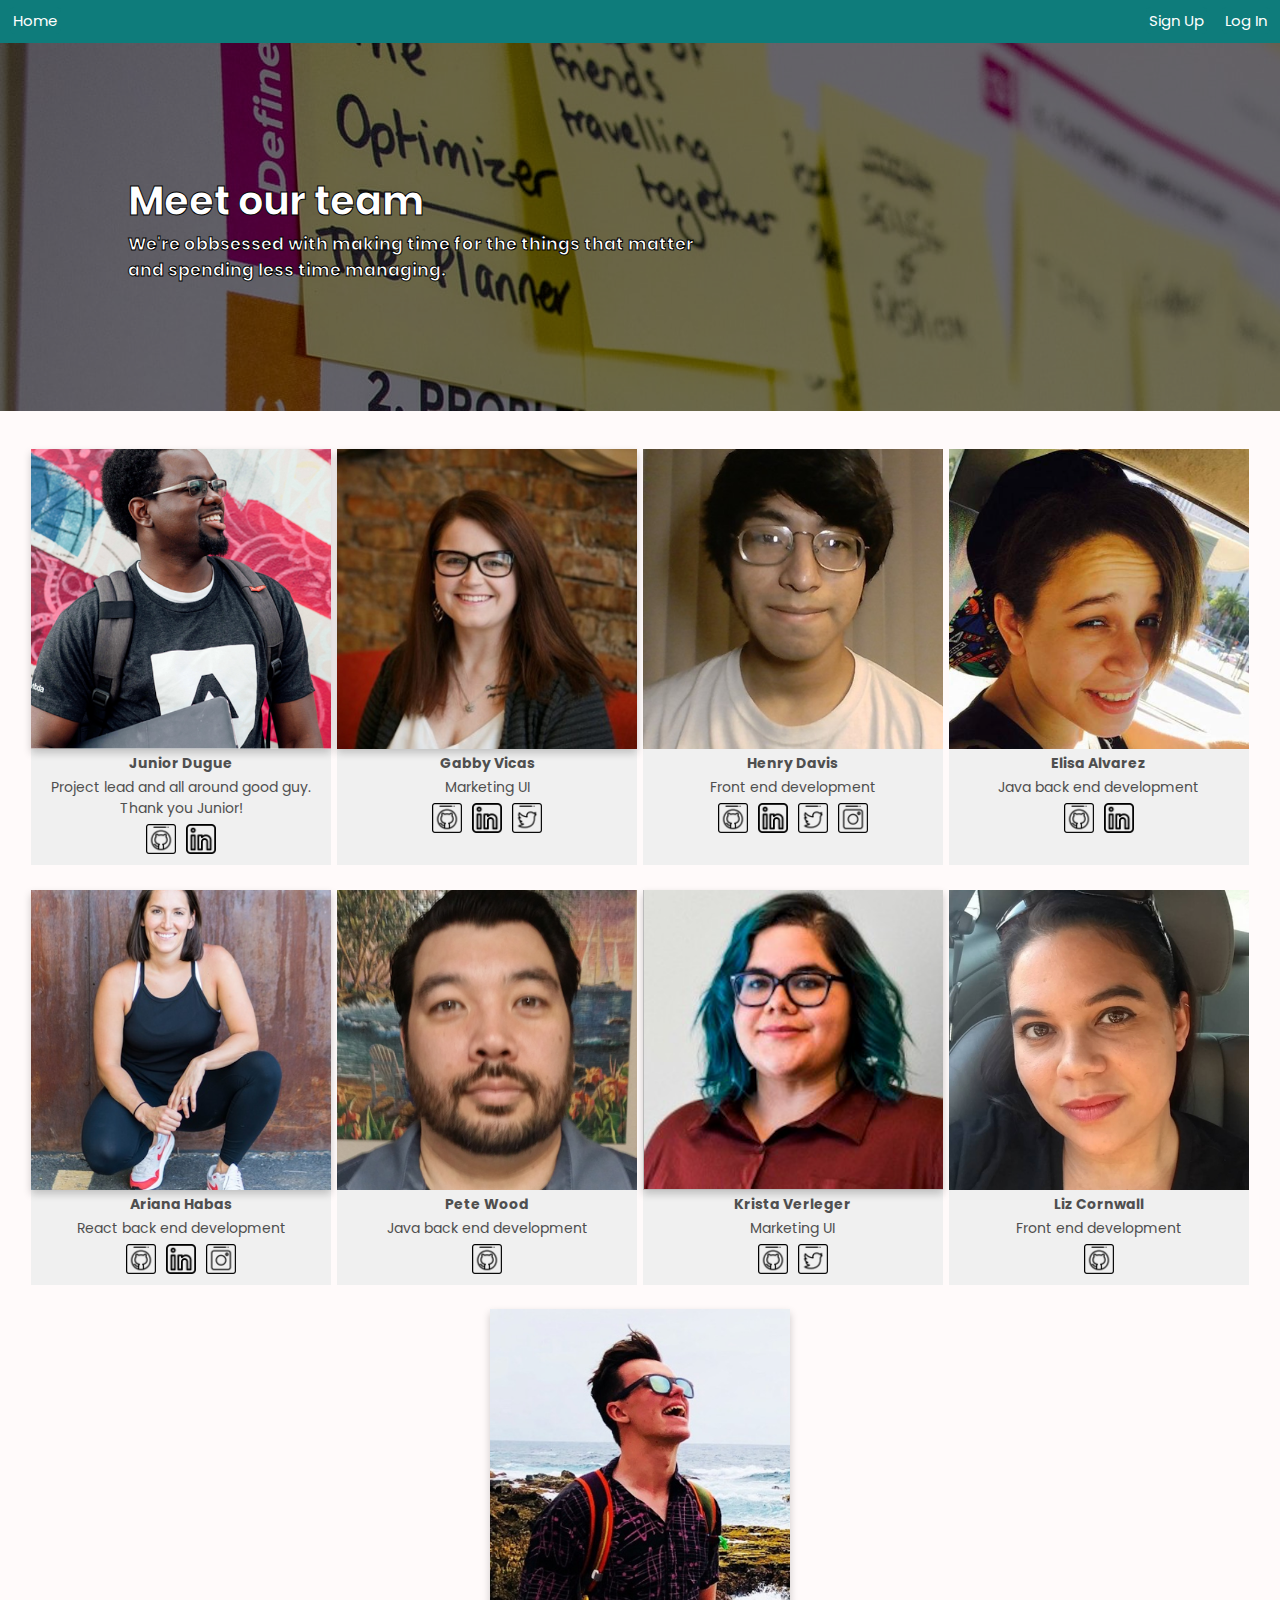
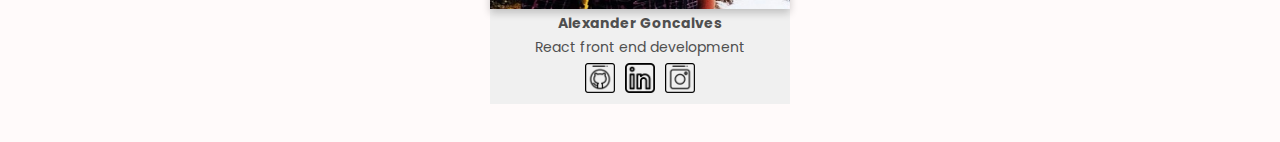
==== commit 8d4a3bfc: "refactored HTML of about page and added flip images and socials for alex" ====
--- a/about.html
+++ b/about.html
@@ -49,48 +49,58 @@
     <!-- Begin About Profiles -->
     <section class="gallery">
         <!-- Junior's About Card -->
-        <div class="aboutCard">
+        <article class="aboutCard">
             <div class="flip-card">
                 <div class="flip-card-inner">
                   <div class="flip-card-front">
-                    <img src="assets/ProfilePics/JuniorDugue.png" alt="Avatar">
+                    <img src="assets/ProfilePics/JuniorDugue.png" alt="Junior smiling and looking off to the right in front of a red, white and blue striped background.">
                   </div>
                   <div class="flip-card-back">
-                    <img src="assets/ProfilePics/JuniorDugueFlip.png">
+                    <img src="assets/ProfilePics/JuniorDugueFlip.png" alt="Junior with a wide smile drawing attention to his Lambda School sweatshirt he proudly wears.">
                   </div>
                 </div>
             </div>
             <h4>Junior Dugue</h4>
             <p class="gallery-title">Project lead and all around good guy. <br>Thank you Junior!</p>
             <div class="socialsContainer">
-                <a href="https://github.com/JuniorDugue" target="_blank"><img class="socials" src="assets/icons/icon-github.png"></a>
-                <a href="https://www.linkedin.com/in/junior-dugue/" target="_blank"><img class="socials" src="assets/icons/icon-linkedin.png"></a>
-            </div>
-        </div>  
+                <a href="https://github.com/JuniorDugue" target="_blank">
+                    <img src="assets/icons/icon-github.png" alt="Junior's GitHub" class="socials">
+                </a>
+                <a href="https://www.linkedin.com/in/junior-dugue/" target="_blank">
+                    <img src="assets/icons/icon-linkedin.png" alt="Junior's linkedIn" class="socials">
+                </a>
+            </div>
+        </article>  
 
         <!-- Gabby's About Card -->
-        <div class="aboutCard">
-            <div class="flip-card">
-                <div class="flip-card-inner">
-                    <div class="flip-card-front">
-                        <img src="assets/ProfilePics/GabbyVicas.png" alt="Avatar">
-                    </div>
-                    <div class="flip-card-back">
-                        <img src="assets/ProfilePics/GabbyVicasFlip.png">
+        <article class="aboutCard">
+            <div class="flip-card">
+                <div class="flip-card-inner">
+                    <div class="flip-card-front">
+                        <img src="assets/ProfilePics/GabbyVicas.png" alt="Gabby smiling at the camera seated in front of an indoor brick wall.">
+                    </div>
+                    <div class="flip-card-back">
+                        <img src="assets/ProfilePics/GabbyVicasFlip.png" alt="Gabby smiling widely in a hanging bamboo chair inside of a modern office with arms and legs wide">
                     </div>
                 </div>
             </div>
             <h4>Gabby Vicas</h4>
             <p class="gallery-title">Marketing UI</p>
             <div class="socialsContainer">
-                <a href="https://github.com/gvicas17" target="_blank"><img class="socials" src="assets/icons/icon-github.png"></a>
-                <a href="https://www.linkedin.com/in/gabbyvicas/" target="_blank"><img class="socials" src="assets/icons/icon-linkedin.png"></a>
-                <a href="https://twitter.com/GabbyVicas" target="_blank"><img class="socials" src="assets/icons/icon-twitter.png"></a>
-            </div>
-        </div>
+                <a href="https://github.com/gvicas17" target="_blank">
+                    <img src="assets/icons/icon-github.png" alt="Gabby's GitHub" class="socials">
+                </a>
+                <a href="https://www.linkedin.com/in/gabbyvicas/" target="_blank">
+                    <img src="assets/icons/icon-linkedin.png" alt="Gabby's linkedIn" class="socials">
+                </a>
+                <a href="https://twitter.com/GabbyVicas" target="_blank">
+                    <img src="assets/icons/icon-twitter.png" alt="Gabby's Twitter" class="socials">
+                </a>
+            </div>
+        </article>
 
         <!-- Henry's About Card -->
-        <div class="aboutCard">
+        <article class="aboutCard">
             <div class="flip-card">
                 <!-- Uncomment to enable flipping -->
                 <!-- <div class="flip-card-inner">  -->
@@ -105,131 +115,165 @@
             <h4>Henry Davis</h4>
             <p class="gallery-title">Front end development</p>
             <div class="socialsContainer">
-                <a href="https://github.com/HenryRDavis" target="_blank"><img class="socials" src="assets/icons/icon-github.png"></a>
-                <a href="https://www.linkedin.com/in/henry-davis-3536501a9/" target="_blank"><img class="socials" src="assets/icons/icon-linkedin.png"></a>
-                <a href="https://twitter.com/Rainfallsprings" target="_blank"><img class="socials" src="assets/icons/icon-twitter.png"></a>
-                <a href= "https://www.instagram.com/rainfallsprings" target="_blank"><img src="assets/icons/icon-instagram.png" alt="" class="socials"></a>
-            </div>
-        </div>
+                <a href="https://github.com/HenryRDavis" target="_blank">
+                    <img src="assets/icons/icon-github.png" alt="Henry's GitHub" class="socials">
+                </a>
+                <a href="https://www.linkedin.com/in/henry-davis-3536501a9/" target="_blank">
+                    <img src="assets/icons/icon-linkedin.png" alt="Henry's linkedIn" class="socials">
+                </a>
+                <a href="https://twitter.com/Rainfallsprings" target="_blank">
+                    <img src="assets/icons/icon-twitter.png" alt="Henry's Twitter" class="socials">
+                </a>
+                <a href="https://www.instagram.com/rainfallsprings" target="_blank">
+                    <img src="assets/icons/icon-instagram.png" alt="Henry's Instagram" class="socials">
+                </a>
+            </div>
+        </article>
 
         <!-- Elisa's About Card -->
-        <div class="aboutCard">
+        <article class="aboutCard">
             <div class="flip-card">
                 <!-- <div class="flip-card-inner"> -->
                     <div class="flip-card-front">
-                        <img src="assets/ProfilePics/ElisaAlvarez.png" alt="Avatar">
-                    </div>
-                    <div class="flip-card-back">
-                        <img src="assets/ProfilePics/JuniorDugueFlip.png">
+                        <img src="assets/ProfilePics/ElisaAlvarez.png" alt="Elisa smiling at the camera with a creased brow in the driver's seat of a car.">
+                    </div>
+                    <div class="flip-card-back">
+                        <img src="#" alt="No second picture provided">
                     </div>
                 <!-- </div> -->
             </div>
                 <h4>Elisa Alvarez</h4>
                 <p class="gallery-title">Java back end development</p>
                 <div class="socialsContainer">
-                    <a href="https://github.com/Elisa-Alvarez" target="_blank"><img class="socials" src="assets/icons/icon-github.png"></a>
-                    <a href="https://www.linkedin.com/in/elisa-alvarez-0089a4191/" target="_blank"><img class="socials" src="assets/icons/icon-linkedin.png"></a>
-                </div>
-        </div>
+                    <a href="https://github.com/Elisa-Alvarez" target="_blank">
+                        <img src="assets/icons/icon-github.png" alt="Elisa's GitHub" class="socials">
+                    </a>
+                    <a href="https://www.linkedin.com/in/elisa-alvarez-0089a4191/" target="_blank">
+                        <img src="assets/icons/icon-linkedin.png" alt="Elisa's linkedIn" class="socials">
+                    </a>
+                </div>
+        </article>
 
         <!-- Ariana's About Card -->
-        <div class="aboutCard">
-            <div class="flip-card">
-                <div class="flip-card-inner">
-                    <div class="flip-card-front">
-                        <img src="assets/ProfilePics/ArianaHabas.png" alt="Avatar">
-                    </div>
-                    <div class="flip-card-back">
-                        <img src="assets/ProfilePics/ArianaHabasFlip.png">
+        <article class="aboutCard">
+            <div class="flip-card">
+                <div class="flip-card-inner">
+                    <div class="flip-card-front">
+                        <img src="assets/ProfilePics/ArianaHabas.png" alt="Ariana crouched in an urban setting, smiling and wearing athletic wear.">
+                    </div>
+                    <div class="flip-card-back">
+                        <img src="assets/ProfilePics/ArianaHabasFlip.png" alt="Ariana smiling and miming eating in a large straw hat.">
                     </div>
                 </div>
             </div>
             <h4>Ariana Habas</h4>
             <p class="gallery-title">React back end development</p>
             <div class="socialsContainer">
-                <a href="https://github.com/arianahabas" target="_blank"><img class="socials" src="assets/icons/icon-github.png"></a>
-                <a href="https://www.linkedin.com/in/ariana-habas/" target="_blank"><img class="socials" src="assets/icons/icon-linkedin.png"></a>
-                <a href= "https://www.instagram.com/ari.habas/" target="_blank"><img src="assets/icons/icon-instagram.png" alt="" class="socials"></a>
-            </div>
-        </div>
+                <a href="https://github.com/arianahabas" target="_blank">
+                    <img src="assets/icons/icon-github.png" alt="Ariana's GitHub" class="socials">
+                </a>
+                <a href="https://www.linkedin.com/in/ariana-habas/" target="_blank">
+                    <img src="assets/icons/icon-linkedin.png" alt="Ariana's linkedIn" class="socials">
+                </a>
+                <a href= "https://www.instagram.com/ari.habas/" target="_blank">
+                    <img src="assets/icons/icon-instagram.png" alt="Ariana's Instagram" class="socials">
+                </a>
+            </div>
+        </article>
 
         <!-- Pete's About Card -->
-        <div class="aboutCard">
+        <article class="aboutCard">
             <div class="flip-card">
                 <!-- <div class="flip-card-inner"> -->
                     <div class="flip-card-front">
-                        <img src="assets/ProfilePics/Pete Wood.png" alt="Avatar">
-                    </div>
-                    <div class="flip-card-back">
-                        <img src="assets/ProfilePics/JuniorDugueFlip.png">
+                        <img src="assets/ProfilePics/Pete Wood.png" alt="Pete wood slightly smiling at the camera in front of landscape art.">
+                    </div>
+                    <div class="flip-card-back">
+                        <img src="#" alt="no second picture provided">
                     </div>
                 <!-- </div> -->
               </div>
             <h4>Pete Wood</h4>
             <p class="gallery-title">Java back end development</p>
             <div class="socialsContainer">
-                <a href="https://github.com/numbers0580" target="_blank"><img class="socials" src="assets/icons/icon-github.png"></a>
-            </div>
-        </div>
+                <a href="https://github.com/numbers0580" target="_blank">
+                    <img src="assets/icons/icon-github.png" alt="Pete's GitHub" class="socials">
+                </a>
+            </div>
+        </article>
 
         <!-- Krista's About Card -->
-        <div class="aboutCard">
-            <div class="flip-card">
-                <div class="flip-card-inner">
-                    <div class="flip-card-front">
-                        <img src="assets/ProfilePics/KristaVerleger.png" alt="Avatar">
-                    </div>
-                    <div class="flip-card-back">
-                        <img src="assets/ProfilePics/KristaVerlegerFlip.png">
+        <article class="aboutCard">
+            <div class="flip-card">
+                <div class="flip-card-inner">
+                    <div class="flip-card-front">
+                        <img src="assets/ProfilePics/KristaVerleger.png" alt="Krista smiling at camera on a plain white background.">
+                    </div>
+                    <div class="flip-card-back">
+                        <img src="assets/ProfilePics/KristaVerlegerFlip.png" alt="Krista on a couch holding a dog that is medium sized, white with large black ears.">
                     </div>
                 </div>
             </div>
             <h4>Krista Verleger</h4>
             <p class="gallery-title">Marketing UI</p>
             <div class="socialsContainer">
-                <a href="https://github.com/kristapants" target="_blank"><img class="socials" src="assets/icons/icon-github.png"></a>
-                <a href="https://twitter.com/NomadicPeach" target="_blank"><img class="socials" src="assets/icons/icon-twitter.png"></a>
-
-            </div>
-        </div>        
+                <a href="https://github.com/kristapants" target="_blank">
+                    <img src="assets/icons/icon-github.png" alt="Krista's GitHub" class="socials">
+                </a>
+                <a href="https://twitter.com/NomadicPeach" target="_blank">
+                    <img src="assets/icons/icon-twitter.png" alt="Krista's Twitter" class="socials">
+                </a>
+
+            </div>
+        </article>        
 
         <!-- Liz's About Card -->
-        <div class="aboutCard">
+        <article class="aboutCard">
             <div class="flip-card">
                 <!-- <div class="flip-card-inner"> -->
                     <div class="flip-card-front">
-                        <img src="assets/ProfilePics/ElizabethCornwall.png" alt="Avatar">
-                    </div>
-                    <div class="flip-card-back">
-                        <img src="assets/ProfilePics/JuniorDugueFlip.png">
+                        <img src="assets/ProfilePics/ElizabethCornwall.png" alt="Liz smiling at the camera in the passenger seat of a car.">
+                    </div>
+                    <div class="flip-card-back">
+                        <img src="#"  alt="No second picture">
                     </div>
                 <!-- </div> -->
             </div>
             <h4>Liz Cornwall</h4>
             <p class="gallery-title">Front end development</p>
             <div class="socialsContainer">
-                <a href="https://github.com/EPCornwall" target="_blank"><img class="socials" src="assets/icons/icon-github.png"></a>
-            </div>
-        </div>
+                <a href="https://github.com/EPCornwall" target="_blank">
+                    <img src="assets/icons/icon-github.png" alt="Liz's GitHub" class="socials">
+                </a>
+            </div>
+        </article>
 
         <!-- Alex's About Card -->
-        <div class="aboutCard">
-            <div class="flip-card">
-                <!-- <div class="flip-card-inner"> -->
-                    <div class="flip-card-front">
-                        <img src="assets/ProfilePics/AlexanderGoncalves.png" alt="Avatar">
-                    </div>
-                    <div class="flip-card-back">
-                        <img src="assets/ProfilePics/JuniorDugueFlip.png">
-                    </div>
-                <!-- </div> -->
+        <article class="aboutCard">
+            <div class="flip-card">
+                <div class="flip-card-inner">
+                    <div class="flip-card-front">
+                        <img src="assets/ProfilePics/AlexanderGoncalves.png" alt="Alex standing on a beach wearing sunglasses.">
+                    </div>
+                    <div class="flip-card-back">
+                        <img src="assets/ProfilePics/AlexanderGoncalvesFlip.jpg" alt="Alex as a small child pulling his low lip down into a funny face.">
+                    </div>
+                </div>
             </div>
             <h4>Alexander Goncalves</h4>
             <p class="gallery-title">React front end development</p>
             <div class="socialsContainer">
-                <a href="https://github.com/schroeder-g" target="_blank"><img class="socials" src="assets/icons/icon-github.png"></a>
-            </div>
-        </div>
+                <a href="https://github.com/schroeder-g" target="_blank">
+                    <img src="assets/icons/icon-github.png" alt="Alex's GitHub" class="socials">
+                </a>
+                <a href="https://www.linkedin.com/in/alexgoncalves1/" target="_blank">
+                    <img src="assets/icons/icon-linkedin.png" alt="Alex's linkedIn" class="socials">
+                </a>
+                <a href="https://www.instagram.com/yungmikado/" target="_blank">
+                    <img src="assets/icons/icon-instagram.png" alt="Alex's instagram" class="socials">
+                </a>
+            </div>
+        </article>
 
     </section>
     <!-- End of About Profiles -->
--- a/index.css
+++ b/index.css
@@ -302,7 +302,7 @@
 
 @media only screen and (min-width: 1500px) {
        nav a {
-        font-size: 4rem;
+        font-size: 2.5rem;
     }
     h1{
         font-size: 9rem;
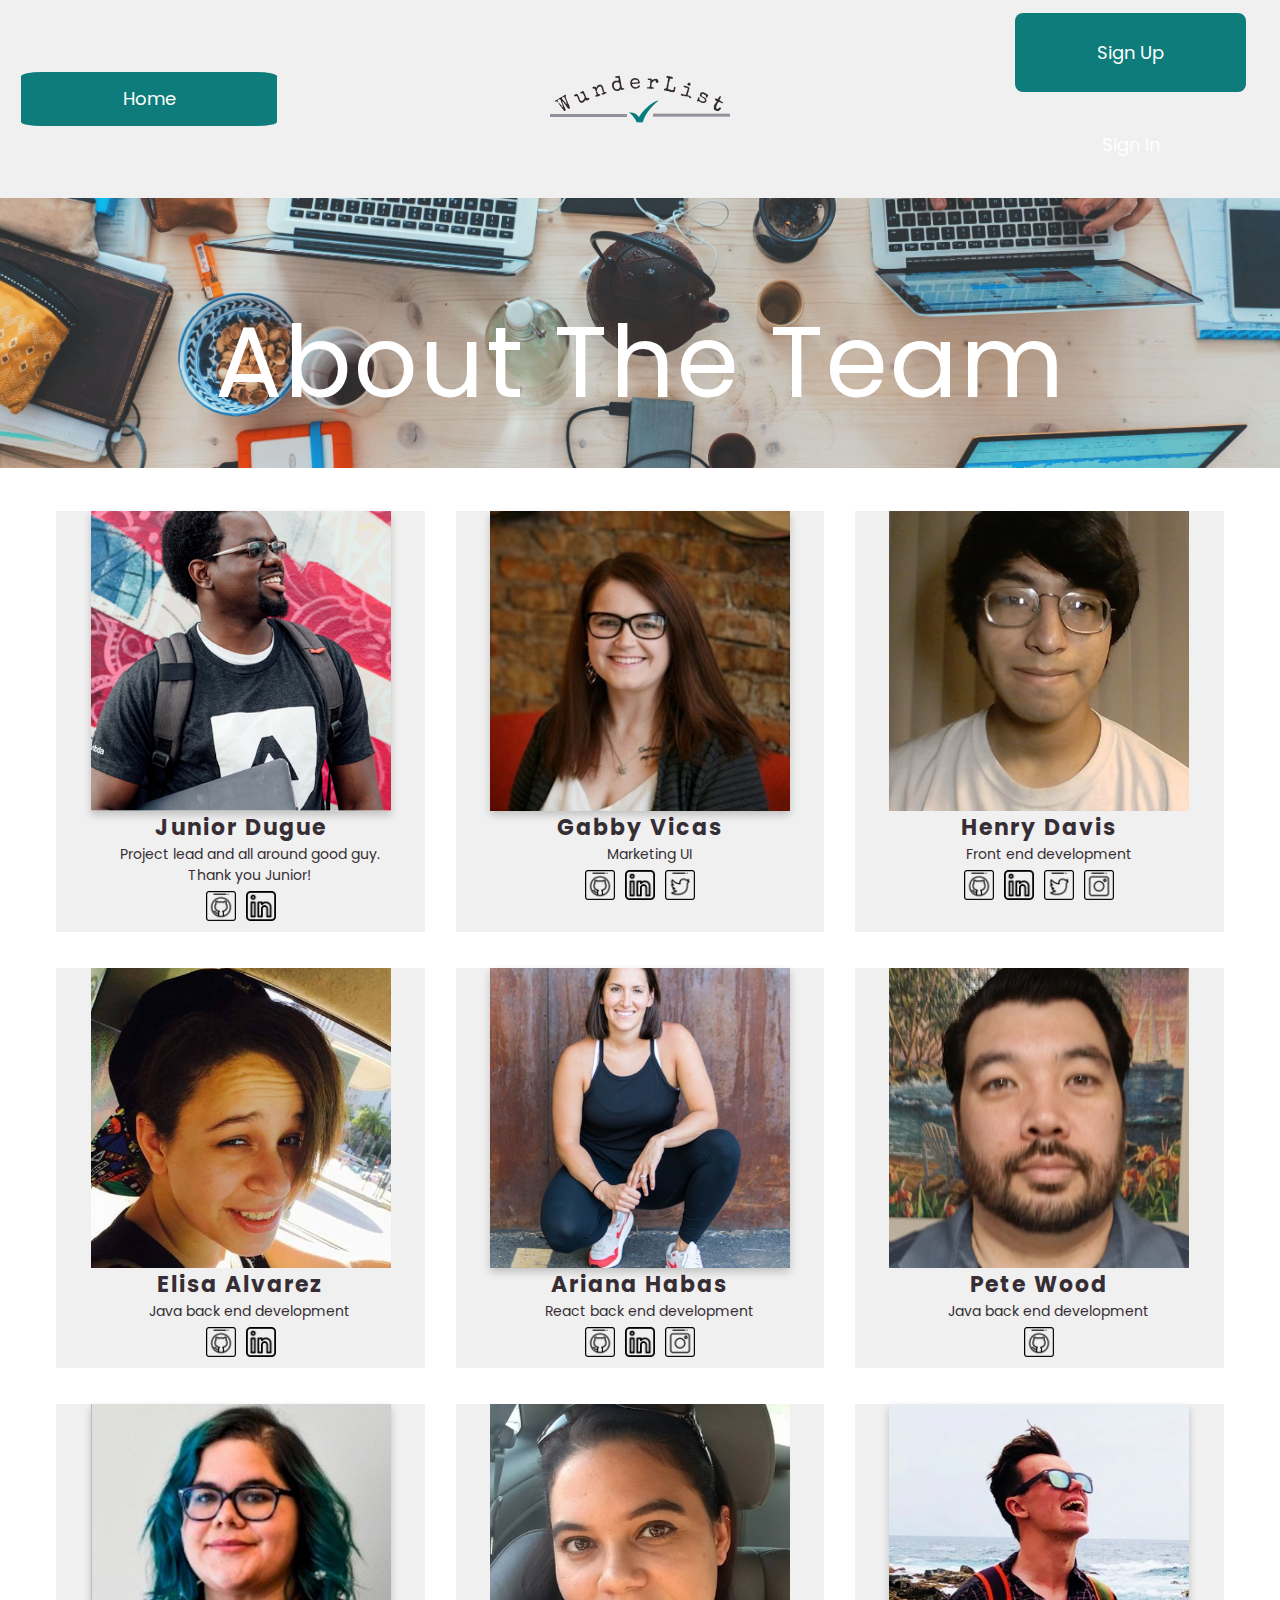
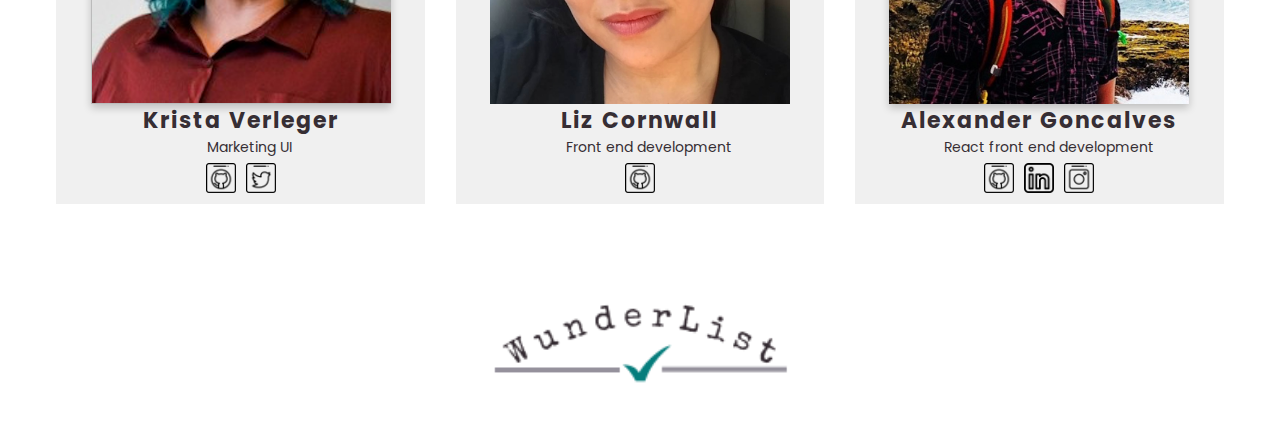
==== commit e3e888e9: "Completed responsive styling, about page and all assets and everything. ever." ====
--- a/about.html
+++ b/about.html
@@ -1,281 +1,285 @@
 <!DOCTYPE html>
 <html lang="en">
-<head>
-    <meta charset="UTF-8">
-    <meta name="viewport" content="width=device-width, initial-scale=1.0">
-    <link rel="apple-touch-icon" sizes="57x57" href="/apple-icon-57x57.png">
-    <link rel="apple-touch-icon" sizes="60x60" href="/apple-icon-60x60.png">
-    <link rel="apple-touch-icon" sizes="72x72" href="/apple-icon-72x72.png">
-    <link rel="apple-touch-icon" sizes="76x76" href="/apple-icon-76x76.png">
-    <link rel="apple-touch-icon" sizes="114x114" href="/apple-icon-114x114.png">
-    <link rel="apple-touch-icon" sizes="120x120" href="/apple-icon-120x120.png">
-    <link rel="apple-touch-icon" sizes="144x144" href="/apple-icon-144x144.png">
-    <link rel="apple-touch-icon" sizes="152x152" href="/apple-icon-152x152.png">
-    <link rel="apple-touch-icon" sizes="180x180" href="/apple-icon-180x180.png">
-    <link rel="icon" type="image/png" sizes="192x192"  href="/android-icon-192x192.png">
-    <link rel="icon" type="image/png" sizes="32x32" href="/favicon-32x32.png">
-    <link rel="icon" type="image/png" sizes="96x96" href="/favicon-96x96.png">
-    <link rel="icon" type="image/png" sizes="16x16" href="/favicon-16x16.png">
-    <link rel="manifest" href="/manifest.json">
-    <meta name="msapplication-TileColor" content="#ffffff">
-    <meta name="msapplication-TileImage" content="/ms-icon-144x144.png">
-    <meta name="theme-color" content="#ffffff">
-    <link rel="stylesheet" type="text/css" href="index.css">
-    <link href="https://fonts.googleapis.com/css2?family=Poppins:wght@300&family=Special+Elite&display=swap" rel="stylesheet">
-    <link href="https://fonts.googleapis.com/css2?family=Poppins:wght@600&display=swap" rel="stylesheet">
-
-    <!--body font
-        font-family: 'Poppins', sans-serif;
-        headers font
-        font-family: 'Special Elite', cursive;
-        or
-        font-family: 'Poppins', sans-serif;
-    -->
-    <title>WunderList: About Us</title>
-</head>
+    <head>
+        <meta charset="UTF-8">
+        <meta name="viewport" content="width=device-width, initial-scale=1.0">
+        <link rel="stylesheet" href ="index.css">
+        <link href = "https://fonts.googleapis.com/css2?family=Poppins&display=swap" rel="stylesheet">
+        <script src="https://kit.fontawesome.com/5e283675c6.js" crossorigin="anonymous"></script>
+        <title>WIP</title>
+    </head>
 <body>
-    <header class="about">
+    <header>
         <nav>
-            <div class="signup-container container"><a href="https://wunderlist-snowy.vercel.app/signup" class="signup-nav">Sign Up</a></div>
-            <div class="login-container container"><a href="https://wunderlist-snowy.vercel.app/login" class="login-nav">Log In</a></div>
-            <div class="about-container container"><a href="/index.html" class="about-nav">Home</a></div>
-        </nav>
-        <section class="intro">
-            <h1>Meet our team</h1>
-            <h3>We're obbsessed with making time for the things that matter<br>and spending less time managing.</h3>
-        </section>
+            <div class="logIn">
+                <div class="container signUpNav">
+                    <a href="https://wunderlist-snowy.vercel.app/signup">Sign Up</a>
+                </div>
+                <div class="container signInNav">
+                    <a href="https://wunderlist-snowy.vercel.app/login">Sign In</a>
+                </div>
+            </div>
+            <div class="logoNav">
+                <img src="/assets/logo.png" >
+            </div>
+            <div class="container aboutUsNav">
+                <a href="/index.html">Home</a>
+            </div>
+    </nav>
     </header>
-
-    <!-- Begin About Profiles -->
-    <section class="gallery">
-        <!-- Junior's About Card -->
-        <article class="aboutCard">
-            <div class="flip-card">
-                <div class="flip-card-inner">
-                  <div class="flip-card-front">
-                    <img src="assets/ProfilePics/JuniorDugue.png" alt="Junior smiling and looking off to the right in front of a red, white and blue striped background.">
-                  </div>
-                  <div class="flip-card-back">
-                    <img src="assets/ProfilePics/JuniorDugueFlip.png" alt="Junior with a wide smile drawing attention to his Lambda School sweatshirt he proudly wears.">
-                  </div>
-                </div>
-            </div>
-            <h4>Junior Dugue</h4>
-            <p class="gallery-title">Project lead and all around good guy. <br>Thank you Junior!</p>
-            <div class="socialsContainer">
-                <a href="https://github.com/JuniorDugue" target="_blank">
-                    <img src="assets/icons/icon-github.png" alt="Junior's GitHub" class="socials">
-                </a>
-                <a href="https://www.linkedin.com/in/junior-dugue/" target="_blank">
-                    <img src="assets/icons/icon-linkedin.png" alt="Junior's linkedIn" class="socials">
-                </a>
-            </div>
-        </article>  
-
-        <!-- Gabby's About Card -->
-        <article class="aboutCard">
-            <div class="flip-card">
-                <div class="flip-card-inner">
-                    <div class="flip-card-front">
-                        <img src="assets/ProfilePics/GabbyVicas.png" alt="Gabby smiling at the camera seated in front of an indoor brick wall.">
-                    </div>
-                    <div class="flip-card-back">
-                        <img src="assets/ProfilePics/GabbyVicasFlip.png" alt="Gabby smiling widely in a hanging bamboo chair inside of a modern office with arms and legs wide">
-                    </div>
-                </div>
-            </div>
-            <h4>Gabby Vicas</h4>
-            <p class="gallery-title">Marketing UI</p>
-            <div class="socialsContainer">
-                <a href="https://github.com/gvicas17" target="_blank">
-                    <img src="assets/icons/icon-github.png" alt="Gabby's GitHub" class="socials">
-                </a>
-                <a href="https://www.linkedin.com/in/gabbyvicas/" target="_blank">
-                    <img src="assets/icons/icon-linkedin.png" alt="Gabby's linkedIn" class="socials">
-                </a>
-                <a href="https://twitter.com/GabbyVicas" target="_blank">
-                    <img src="assets/icons/icon-twitter.png" alt="Gabby's Twitter" class="socials">
-                </a>
-            </div>
-        </article>
-
-        <!-- Henry's About Card -->
-        <article class="aboutCard">
-            <div class="flip-card">
-                <!-- Uncomment to enable flipping -->
-                <!-- <div class="flip-card-inner">  -->
-                    <div class="flip-card-front">
-                        <img src="assets/ProfilePics/HenryDavis.png" alt="Avatar">
-                    </div>
-                 <div class="flip-card-back">
-                    <img src="assets/ProfilePics/JuniorDugueFlip.png">
-                  </div>
-                <!-- </div> -->
-            </div>
-            <h4>Henry Davis</h4>
-            <p class="gallery-title">Front end development</p>
-            <div class="socialsContainer">
-                <a href="https://github.com/HenryRDavis" target="_blank">
-                    <img src="assets/icons/icon-github.png" alt="Henry's GitHub" class="socials">
-                </a>
-                <a href="https://www.linkedin.com/in/henry-davis-3536501a9/" target="_blank">
-                    <img src="assets/icons/icon-linkedin.png" alt="Henry's linkedIn" class="socials">
-                </a>
-                <a href="https://twitter.com/Rainfallsprings" target="_blank">
-                    <img src="assets/icons/icon-twitter.png" alt="Henry's Twitter" class="socials">
-                </a>
-                <a href="https://www.instagram.com/rainfallsprings" target="_blank">
-                    <img src="assets/icons/icon-instagram.png" alt="Henry's Instagram" class="socials">
-                </a>
-            </div>
-        </article>
-
-        <!-- Elisa's About Card -->
-        <article class="aboutCard">
-            <div class="flip-card">
-                <!-- <div class="flip-card-inner"> -->
-                    <div class="flip-card-front">
-                        <img src="assets/ProfilePics/ElisaAlvarez.png" alt="Elisa smiling at the camera with a creased brow in the driver's seat of a car.">
-                    </div>
-                    <div class="flip-card-back">
-                        <img src="#" alt="No second picture provided">
-                    </div>
-                <!-- </div> -->
-            </div>
-                <h4>Elisa Alvarez</h4>
-                <p class="gallery-title">Java back end development</p>
-                <div class="socialsContainer">
-                    <a href="https://github.com/Elisa-Alvarez" target="_blank">
-                        <img src="assets/icons/icon-github.png" alt="Elisa's GitHub" class="socials">
-                    </a>
-                    <a href="https://www.linkedin.com/in/elisa-alvarez-0089a4191/" target="_blank">
-                        <img src="assets/icons/icon-linkedin.png" alt="Elisa's linkedIn" class="socials">
-                    </a>
-                </div>
-        </article>
-
-        <!-- Ariana's About Card -->
-        <article class="aboutCard">
-            <div class="flip-card">
-                <div class="flip-card-inner">
-                    <div class="flip-card-front">
-                        <img src="assets/ProfilePics/ArianaHabas.png" alt="Ariana crouched in an urban setting, smiling and wearing athletic wear.">
-                    </div>
-                    <div class="flip-card-back">
-                        <img src="assets/ProfilePics/ArianaHabasFlip.png" alt="Ariana smiling and miming eating in a large straw hat.">
-                    </div>
-                </div>
-            </div>
-            <h4>Ariana Habas</h4>
-            <p class="gallery-title">React back end development</p>
-            <div class="socialsContainer">
-                <a href="https://github.com/arianahabas" target="_blank">
-                    <img src="assets/icons/icon-github.png" alt="Ariana's GitHub" class="socials">
-                </a>
-                <a href="https://www.linkedin.com/in/ariana-habas/" target="_blank">
-                    <img src="assets/icons/icon-linkedin.png" alt="Ariana's linkedIn" class="socials">
-                </a>
-                <a href= "https://www.instagram.com/ari.habas/" target="_blank">
-                    <img src="assets/icons/icon-instagram.png" alt="Ariana's Instagram" class="socials">
-                </a>
-            </div>
-        </article>
-
-        <!-- Pete's About Card -->
-        <article class="aboutCard">
-            <div class="flip-card">
-                <!-- <div class="flip-card-inner"> -->
-                    <div class="flip-card-front">
-                        <img src="assets/ProfilePics/Pete Wood.png" alt="Pete wood slightly smiling at the camera in front of landscape art.">
-                    </div>
-                    <div class="flip-card-back">
-                        <img src="#" alt="no second picture provided">
-                    </div>
-                <!-- </div> -->
+    <section class="aboutHeroImage">
+        <div class="aboutMainTitle">
+            <h1>About The Team</h1>
+        </div>
+    </section>
+    <div class="logoPageBreak">
+        <img src="/assets/logo.png" >
+    </div>
+
+<!-- Begin About Profiles -->
+<section class="galleryAbout">
+    <!-- Junior's About Card -->
+    <article class="aboutCard">
+        <div class="flip-card">
+            <div class="flip-card-inner">
+              <div class="flip-card-front">
+                <img src="assets/ProfilePics/JuniorDugue.png" alt="Junior smiling and looking off to the right in front of a red, white and blue striped background.">
               </div>
-            <h4>Pete Wood</h4>
+              <div class="flip-card-back">
+                <img src="assets/ProfilePics/JuniorDugueFlip.png" alt="Junior with a wide smile drawing attention to his Lambda School sweatshirt he proudly wears.">
+              </div>
+            </div>
+        </div>
+        <h4>Junior Dugue</h4>
+        <p class="gallery-title">Project lead and all around good guy. <br>Thank you Junior!</p>
+        <div class="socialsContainer">
+            <a href="https://github.com/JuniorDugue" target="_blank">
+                <img src="assets/icons/icon-github.png" alt="Junior's GitHub" class="socials">
+            </a>
+            <a href="https://www.linkedin.com/in/junior-dugue/" target="_blank">
+                <img src="assets/icons/icon-linkedin.png" alt="Junior's linkedIn" class="socials">
+            </a>
+        </div>
+    </article>  
+
+    <!-- Gabby's About Card -->
+    <article class="aboutCard">
+        <div class="flip-card">
+            <div class="flip-card-inner">
+                <div class="flip-card-front">
+                    <img src="assets/ProfilePics/GabbyVicas.png" alt="Gabby smiling at the camera seated in front of an indoor brick wall.">
+                </div>
+                <div class="flip-card-back">
+                    <img src="assets/ProfilePics/GabbyVicasFlip.png" alt="Gabby smiling widely in a hanging bamboo chair inside of a modern office with arms and legs wide">
+                </div>
+            </div>
+        </div>
+        <h4>Gabby Vicas</h4>
+        <p class="gallery-title">Marketing UI</p>
+        <div class="socialsContainer">
+            <a href="https://github.com/gvicas17" target="_blank">
+                <img src="assets/icons/icon-github.png" alt="Gabby's GitHub" class="socials">
+            </a>
+            <a href="https://www.linkedin.com/in/gabbyvicas/" target="_blank">
+                <img src="assets/icons/icon-linkedin.png" alt="Gabby's linkedIn" class="socials">
+            </a>
+            <a href="https://twitter.com/GabbyVicas" target="_blank">
+                <img src="assets/icons/icon-twitter.png" alt="Gabby's Twitter" class="socials">
+            </a>
+        </div>
+    </article>
+
+    <!-- Henry's About Card -->
+    <article class="aboutCard">
+        <div class="flip-card">
+            <!-- Uncomment to enable flipping -->
+            <!-- <div class="flip-card-inner">  -->
+                <div class="flip-card-front">
+                    <img src="assets/ProfilePics/HenryDavis.png" alt="Avatar">
+                </div>
+             <div class="flip-card-back">
+                <img src="assets/ProfilePics/JuniorDugueFlip.png">
+              </div>
+            <!-- </div> -->
+        </div>
+        <h4>Henry Davis</h4>
+        <p class="gallery-title">Front end development</p>
+        <div class="socialsContainer">
+            <a href="https://github.com/HenryRDavis" target="_blank">
+                <img src="assets/icons/icon-github.png" alt="Henry's GitHub" class="socials">
+            </a>
+            <a href="https://www.linkedin.com/in/henry-davis-3536501a9/" target="_blank">
+                <img src="assets/icons/icon-linkedin.png" alt="Henry's linkedIn" class="socials">
+            </a>
+            <a href="https://twitter.com/Rainfallsprings" target="_blank">
+                <img src="assets/icons/icon-twitter.png" alt="Henry's Twitter" class="socials">
+            </a>
+            <a href="https://www.instagram.com/rainfallsprings" target="_blank">
+                <img src="assets/icons/icon-instagram.png" alt="Henry's Instagram" class="socials">
+            </a>
+        </div>
+    </article>
+
+    <!-- Elisa's About Card -->
+    <article class="aboutCard">
+        <div class="flip-card">
+            <!-- <div class="flip-card-inner"> -->
+                <div class="flip-card-front">
+                    <img src="assets/ProfilePics/ElisaAlvarez.png" alt="Elisa smiling at the camera with a creased brow in the driver's seat of a car.">
+                </div>
+                <div class="flip-card-back">
+                    <img src="#" alt="No second picture provided">
+                </div>
+            <!-- </div> -->
+        </div>
+            <h4>Elisa Alvarez</h4>
             <p class="gallery-title">Java back end development</p>
             <div class="socialsContainer">
-                <a href="https://github.com/numbers0580" target="_blank">
-                    <img src="assets/icons/icon-github.png" alt="Pete's GitHub" class="socials">
+                <a href="https://github.com/Elisa-Alvarez" target="_blank">
+                    <img src="assets/icons/icon-github.png" alt="Elisa's GitHub" class="socials">
                 </a>
-            </div>
-        </article>
-
-        <!-- Krista's About Card -->
-        <article class="aboutCard">
-            <div class="flip-card">
-                <div class="flip-card-inner">
-                    <div class="flip-card-front">
-                        <img src="assets/ProfilePics/KristaVerleger.png" alt="Krista smiling at camera on a plain white background.">
-                    </div>
-                    <div class="flip-card-back">
-                        <img src="assets/ProfilePics/KristaVerlegerFlip.png" alt="Krista on a couch holding a dog that is medium sized, white with large black ears.">
-                    </div>
-                </div>
-            </div>
-            <h4>Krista Verleger</h4>
-            <p class="gallery-title">Marketing UI</p>
-            <div class="socialsContainer">
-                <a href="https://github.com/kristapants" target="_blank">
-                    <img src="assets/icons/icon-github.png" alt="Krista's GitHub" class="socials">
+                <a href="https://www.linkedin.com/in/elisa-alvarez-0089a4191/" target="_blank">
+                    <img src="assets/icons/icon-linkedin.png" alt="Elisa's linkedIn" class="socials">
                 </a>
-                <a href="https://twitter.com/NomadicPeach" target="_blank">
-                    <img src="assets/icons/icon-twitter.png" alt="Krista's Twitter" class="socials">
-                </a>
-
-            </div>
-        </article>        
-
-        <!-- Liz's About Card -->
-        <article class="aboutCard">
-            <div class="flip-card">
-                <!-- <div class="flip-card-inner"> -->
-                    <div class="flip-card-front">
-                        <img src="assets/ProfilePics/ElizabethCornwall.png" alt="Liz smiling at the camera in the passenger seat of a car.">
-                    </div>
-                    <div class="flip-card-back">
-                        <img src="#"  alt="No second picture">
-                    </div>
-                <!-- </div> -->
-            </div>
-            <h4>Liz Cornwall</h4>
-            <p class="gallery-title">Front end development</p>
-            <div class="socialsContainer">
-                <a href="https://github.com/EPCornwall" target="_blank">
-                    <img src="assets/icons/icon-github.png" alt="Liz's GitHub" class="socials">
-                </a>
-            </div>
-        </article>
-
-        <!-- Alex's About Card -->
-        <article class="aboutCard">
-            <div class="flip-card">
-                <div class="flip-card-inner">
-                    <div class="flip-card-front">
-                        <img src="assets/ProfilePics/AlexanderGoncalves.png" alt="Alex standing on a beach wearing sunglasses.">
-                    </div>
-                    <div class="flip-card-back">
-                        <img src="assets/ProfilePics/AlexanderGoncalvesFlip.jpg" alt="Alex as a small child pulling his low lip down into a funny face.">
-                    </div>
-                </div>
-            </div>
-            <h4>Alexander Goncalves</h4>
-            <p class="gallery-title">React front end development</p>
-            <div class="socialsContainer">
-                <a href="https://github.com/schroeder-g" target="_blank">
-                    <img src="assets/icons/icon-github.png" alt="Alex's GitHub" class="socials">
-                </a>
-                <a href="https://www.linkedin.com/in/alexgoncalves1/" target="_blank">
-                    <img src="assets/icons/icon-linkedin.png" alt="Alex's linkedIn" class="socials">
-                </a>
-                <a href="https://www.instagram.com/yungmikado/" target="_blank">
-                    <img src="assets/icons/icon-instagram.png" alt="Alex's instagram" class="socials">
-                </a>
-            </div>
-        </article>
-
-    </section>
-    <!-- End of About Profiles -->
+            </div>
+    </article>
+
+    <!-- Ariana's About Card -->
+    <article class="aboutCard">
+        <div class="flip-card">
+            <div class="flip-card-inner">
+                <div class="flip-card-front">
+                    <img src="assets/ProfilePics/ArianaHabas.png" alt="Ariana crouched in an urban setting, smiling and wearing athletic wear.">
+                </div>
+                <div class="flip-card-back">
+                    <img src="assets/ProfilePics/ArianaHabasFlip.png" alt="Ariana smiling and miming eating in a large straw hat.">
+                </div>
+            </div>
+        </div>
+        <h4>Ariana Habas</h4>
+        <p class="gallery-title">React back end development</p>
+        <div class="socialsContainer">
+            <a href="https://github.com/arianahabas" target="_blank">
+                <img src="assets/icons/icon-github.png" alt="Ariana's GitHub" class="socials">
+            </a>
+            <a href="https://www.linkedin.com/in/ariana-habas/" target="_blank">
+                <img src="assets/icons/icon-linkedin.png" alt="Ariana's linkedIn" class="socials">
+            </a>
+            <a href= "https://www.instagram.com/ari.habas/" target="_blank">
+                <img src="assets/icons/icon-instagram.png" alt="Ariana's Instagram" class="socials">
+            </a>
+        </div>
+    </article>
+    
+    
+    
+    <!-- Pete's About Card -->
+    <article class="aboutCard">
+        <div class="flip-card">
+            <!-- <div class="flip-card-inner"> -->
+                <div class="flip-card-front">
+                    <img src="assets/ProfilePics/Pete Wood.png" alt="Pete wood slightly smiling at the camera in front of landscape art.">
+                </div>
+                <div class="flip-card-back">
+                    <img src="#" alt="no second picture provided">
+                </div>
+            <!-- </div> -->
+          </div>
+        <h4>Pete Wood</h4>
+        <p class="gallery-title">Java back end development</p>
+        <div class="socialsContainer">
+            <a href="https://github.com/numbers0580" target="_blank">
+                <img src="assets/icons/icon-github.png" alt="Pete's GitHub" class="socials">
+            </a>
+        </div>
+    </article>
+    
+    
+    <!-- Krista's About Card -->
+    <article class="aboutCard">
+        <div class="flip-card">
+            <div class="flip-card-inner">
+                <div class="flip-card-front">
+                    <img src="assets/ProfilePics/KristaVerleger.png" alt="Krista smiling at camera on a plain white background.">
+                </div>
+                <div class="flip-card-back">
+                    <img src="assets/ProfilePics/KristaVerlegerFlip.png" alt="Krista on a couch holding a dog that is medium sized, white with large black ears.">
+                </div>
+            </div>
+        </div>
+        <h4>Krista Verleger</h4>
+        <p class="gallery-title">Marketing UI</p>
+        <div class="socialsContainer">
+            <a href="https://github.com/kristapants" target="_blank">
+                <img src="assets/icons/icon-github.png" alt="Krista's GitHub" class="socials">
+            </a>
+            <a href="https://twitter.com/NomadicPeach" target="_blank">
+                <img src="assets/icons/icon-twitter.png" alt="Krista's Twitter" class="socials">
+            </a>
+
+        </div>
+    </article>        
+
+    <!-- Liz's About Card -->
+    <article class="aboutCard">
+        <div class="flip-card">
+            <!-- <div class="flip-card-inner"> -->
+                <div class="flip-card-front">
+                    <img src="assets/ProfilePics/ElizabethCornwall.png" alt="Liz smiling at the camera in the passenger seat of a car.">
+                </div>
+                <div class="flip-card-back">
+                    <img src="#"  alt="No second picture">
+                </div>
+            <!-- </div> -->
+        </div>
+        <h4>Liz Cornwall</h4>
+        <p class="gallery-title">Front end development</p>
+        <div class="socialsContainer">
+            <a href="https://github.com/EPCornwall" target="_blank">
+                <img src="assets/icons/icon-github.png" alt="Liz's GitHub" class="socials">
+            </a>
+        </div>
+    </article>
+
+    <!-- Alex's About Card -->
+    <article class="aboutCard">
+        <div class="flip-card">
+            <div class="flip-card-inner">
+                <div class="flip-card-front">
+                    <img src="assets/ProfilePics/AlexanderGoncalves.png" alt="Alex standing on a beach wearing sunglasses.">
+                </div>
+                <div class="flip-card-back">
+                    <img src="assets/ProfilePics/AlexanderGoncalvesFlip.jpg" alt="Alex as a small child pulling his low lip down into a funny face.">
+                </div>
+            </div>
+        </div>
+        <h4>Alexander Goncalves</h4>
+        <p class="gallery-title">React front end development</p>
+        <div class="socialsContainer">
+            <a href="https://github.com/schroeder-g" target="_blank">
+                <img src="assets/icons/icon-github.png" alt="Alex's GitHub" class="socials">
+            </a>
+            <a href="https://www.linkedin.com/in/alexgoncalves1/" target="_blank">
+                <img src="assets/icons/icon-linkedin.png" alt="Alex's linkedIn" class="socials">
+            </a>
+            <a href="https://www.instagram.com/yungmikado/" target="_blank">
+                <img src="assets/icons/icon-instagram.png" alt="Alex's instagram" class="socials">
+            </a>
+        </div>
+    </article>
+
+</section>
+<!-- End of About Profiles -->
+
+
+
+
+
+    <footer>
+        <div class="logo">
+            <img src="/assets/logo.png" >
+        </div>
+    </footer>
 </body>
-</html>+
+    --- a/index.css
+++ b/index.css
@@ -1,181 +1,259 @@
-*{
-    box-sizing: border-box;
-    padding: 0;
-    margin: 0;
-    max-width: 100%;
-    /* border: 1px solid grey; */
-}
-
+/* css reset*/
+
+html, body, div, span, applet, object, iframe,
+h1, h2, h3, h4, h5, h6, p, blockquote, pre,
+a, abbr, acronym, address, big, cite, code,
+del, dfn, em, img, ins, kbd, q, s, samp,
+small, strike, strong, sub, sup, tt, var,
+b, u, i, center,
+dl, dt, dd, ol, ul, li,
+fieldset, form, label, legend,
+table, caption, tbody, tfoot, thead, tr, th, td,
+article, aside, canvas, details, embed, 
+figure, figcaption, footer, header, hgroup, 
+menu, nav, output, ruby, section, summary,
+time, mark, audio, video {
+	margin: 0;
+	padding: 0;
+	/*border: 0;*/
+	font-size: 100%;
+	font: inherit;
+	vertical-align: baseline;
+}
+/* HTML5 display-role reset for older browsers */
+article, aside, details, figcaption, figure, 
+footer, header, hgroup, menu, nav, section {
+	display: block;
+}
+body {
+    line-height: 1;
+}
+ol, ul {
+	list-style: none;
+}
+blockquote, q {
+	quotes: none;
+}
+blockquote:before, blockquote:after,
+q:before, q:after {
+	content: '';
+	content: none;
+}
+table {
+	border-collapse: collapse;
+	border-spacing: 0;
+}
+* {
+    box-sizing:border-box;
+    max-width:100%;
+    /*border: 1px solid aquamarine;*/
+}
+
+/* General CSS*/
+
+/* *{
+    border: 1px blue solid;
+} */
 
 html{
-    font-size: 62.5%;
+    font-size:62.5%;
 }
 body{
-    font-size: 1.5rem;
+    font-size: 1.8rem;
     line-height: 1.5;
-    color: #4f4f4f;
-    font-family: 'Poppins', sans-serif;    
-    background-color: #fffafa;
+    font-family: 'Poppins', sans-serif;
+    color: #362E34;
+}
+h1, h2, h3, h4, h5, h6{
+    letter-spacing: 2px;
+    font-family: 'Poppins', sans-serif;
+}
+h1{
+    font-size: 4rem;
+    color:  #362E34;
+}
+h2{
+    font-size: 6rem;
+    color:  #362E34;
+}
+h3{
+    font-size: 3rem;
+    color:  #362E34;
+}
+h4{
+    font-size: 2.2rem;
+    font-weight: bold;
+}
+h5{
+    font-style: italic;
 }
 a{
-    text-decoration: none;
-}
-h1{
-    font-weight: bold;
-    font-size: 3rem;
-}
-h3{
-    text-align: left;
-}
-h4 {
-    line-height: 2;
-}
-
-h1, h2, h3 {
-    -webkit-text-fill-color: white; 
-    -webkit-text-stroke-width: 1px;
-    -webkit-text-stroke-color: black;
-}
-header{
-    /* height: 50vh; */
-    background: linear-gradient( rgba(0, 0, 0, 0.5), rgba(0, 0, 0, 0.5) ), url("assets/background.jpg");
-    background-repeat: no-repeat;
-    background-size: cover;
-    background-position: center;
-}
-.intro{
-    padding:10%;
-}
+  text-decoration: none;  
+}
+a:visited {
+    color: inherit;
+}
+/* .signInNav a:visited{
+    color: #362E34;
+}
+.signUpNav a:visited{
+    color: white;
+} */
+
+
+
+/*Begin Nav bar styling*/
 nav{
     display: flex;
+    flex-direction: column;
     min-height: 10vh;
     background-color: #0E7C7B;
     justify-content: space-evenly;
 }
-nav a, footer a {
-    background-color: #0E7C7B;
+nav a{
+    /* background-color: #0E7C7B; */
     color: white;
     padding: 5px;
     border: none;
     border-radius: 5px;
     margin: auto;
 }
-nav a:hover, footer a:hover{
-    background-color: #F0F0F0;
-    color: #0E7C7B;
-}
+
 .container {
     margin:auto;
-}
-.logo{
+    line-height: 3;
+}
+.logIn {
+    text-align: center;
+}
+
+/*Main Title Styling*/
+.mainHeroImage{
+    display: flex;
+    justify-content: center;
+    background-image: url('assets/washingdishes.jpg');
+    height: 60vh;
+    background-position: center-top;
+    background-size: cover;
+    background-attachment: local;
+} 
+.mainTitle{
+    text-align: center;
+    margin-top: 15%;
+}
+.mainTitle h1{
+    color: white;
+    width: 90%;
+    margin-top: 30%;
+ }
+
+ /*Logo styling*/
+.logo, .logoPageBreak{
     text-align: center;
     padding: 3% 0;
 }
 .logo img{
-    width: 70%;
+    width: 90%;
     max-width: 300px;
-}
-
-/* Testimonial Styling */
-.testimonial{
-    display: flex;
-    flex-direction: column;
-}
-.userpic{
-    min-width: 60%;
-    height: 30vh;
-    background-repeat: no-repeat;
+    padding: 13% 0;
+}
+.logoNav {
+    display: none;
+}
+
+
+/*Features on Index styling*/
+.features{
+    display: flex;
+    flex-flow: column nowrap;
+    background:#0E7C7B;
+    justify-content: space-evenly;
+    padding: 5%;
+}
+i{
+    text-align: center;
+    padding:9%;
+}
+.features h3{
+    color: white;
+    text-align: center;
+    font-weight: 100;
+    margin-top: 5%;
+}
+.featureDesc{
+    display: none;
+}
+
+/*Sign Up page break*/
+.signUp{
+    text-align: center;
+    padding: 10% 5%;
+}
+.signUp h3{
+    border: 3px #0E7C7B solid;
+    border-radius: 8px;
+    width: 90%;
+    margin: auto;
+    color: #362E34;
+}
+.signUp h3:hover{
+    background: #0E7C7B;
+    border: 3px #362E34 solid;
+    color: white;
+}
+
+/*Testimonial review styling*/
+.gallery, .galleryAbout {
+    display: flex;
+    justify-content: space-evenly;
+}
+.review {
+  margin: 15% 2%;
+  background: #F0F0F0;
+  color: #362E34;
+  border-radius: 10% 10% 0 0;
+  text-align: left;
+}
+.review p {
+    padding-bottom: 6%;
+}
+.review img{
+    border-radius: 10%;
+}
+.review h4, h5, p {
+    padding-left: 5%;
+}
+
+/*About page header*/
+.aboutHeroImage{
+    display: flex;
+    justify-content: center;
+    background-image: url('assets/aboutHero.jpeg');
     background-size: cover;
     background-position: center;
-}
-#userpic1{
-    background-image: url("assets/Ash.jpg");
-}
-#userpic2{
-    background-image: url("assets/Frank-Ernest-SouthBayCoffee.jpg");
-}
-#userpic3{
-    background-image: url("assets/Jacey.jpg");    
-}
-.testimonial-text-box{
-    display: flex;
-    flex-direction: column;
-    justify-content: space-around;
-    padding: 4%;
-    background-color: #f0f0f0;
-    font-size: 2.2rem;
-}
-.testimonial-text-box p {
-    line-height: 1.7;
-    padding: 2% 0 0 0;
-}
-.usersSay{
-    display: flex;
-    flex-direction: column;
-    padding: 7% 4%;
-    flex-grow: 1;
-}
-
-/*Feature card styling also inside of about page styling*/
-.features {
-    display: flex;
-    flex-flow: row wrap;
-    justify-content: space-evenly;
-}
-.features .featureCard {
-    align-items: center;
-    padding: 7% 4%;
-    flex-grow: 1;
-    margin: 7% 4%;
-}
-.featureCard h4{
-    font-size: 2rem;
-}
-.featureCard p {
-    font-size: 2rem;
-    padding: 2%;
-}
-.featureIcon{
-    max-width: 100%;
-    margin: 4%;
-}
-
-/* Footer button Style */
-footer {
-    display: flex;
-    flex-direction: column;
-    align-items: center;
-    padding:3%;
-    text-align: center;
-    line-height: 7vh;
-}
-footer a{
-    width: 90%;
-    height: 7vh;
-    font-size: 2rem;
-}
-.logo-footer{
-    display: none;
-}
-
-/* about page styling */
-.about{
-    background: linear-gradient( rgba(0, 0, 0, 0.5), rgba(0, 0, 0, 0.5) ), url("assets/about-background.jpg");
-}
-
-.gallery{
+    height: 30vh;
+}
+.aboutMainTitle{
+    padding-top: 7%;
+ }
+ .aboutMainTitle h1{
+     color: white;
+ }
+
+
+    /*Profile card styles*/
+.galleryAbout{
     display: flex;
     flex-flow:row wrap;
     justify-content: space-evenly;
     padding: 2%;
 }
-.aboutCard, .featureCard{
+.aboutCard {
     display: flex;
     flex-direction: column;
     text-align: center;
     font-size: 1.4rem;
-    margin: 1% 0;
-    padding: 0;
+    margin: 2vh 0;
     align-items: center;    
     background-color: #F0F0F0;
 }
@@ -185,9 +263,9 @@
     width: 300px;
     height: 300px;
     perspective: 1000px;
-  }
-  
-  .flip-card-inner {
+}
+    
+.flip-card-inner {
     position: relative;
     width: 100%;
     height: 100%;
@@ -195,116 +273,156 @@
     transition: transform 0.6s;
     transform-style: preserve-3d;
     box-shadow: 0 4px 8px 0 rgba(0,0,0,0.2);
-  }
-  
-  .flip-card:hover .flip-card-inner {
+}
+    
+.flip-card:hover .flip-card-inner {
     transform: rotateY(180deg);
-  }
-  
-  .flip-card-front, .flip-card-back {
+}
+    
+.flip-card-front, .flip-card-back {
     position: absolute;
     width: 100%;
     height: 100%;
     -webkit-backface-visibility: hidden;
     backface-visibility: hidden;
-  }
-  
-  .flip-card-front {
+}
+    
+.flip-card-front {
     background-color: #bbb;
     color: black;
-  }
-  
-  .flip-card-back {
+}
+    
+.flip-card-back {
     background-color: #2980b9;
     color: white;
     transform: rotateY(180deg);
-  }
-  .gallery .socialsContainer {
-      display: flex;
-      flex-direction: row;
-  }
-  .socials {
-      max-width: 30px;
-      margin: 5px;
-  }
-
+}
+.galleryAbout .socialsContainer {
+    display: flex;
+    flex-direction: row;
+}
+.socials {
+        max-width: 30px;
+        margin: 5px;
+}
+
+
+
+    /* Tablet styles */
 @media only screen and (min-width: 700px) {
-/* Tablet styles */
-    h1{
-        font-size: 4rem;
-    } 
+    /*General tablet changes*/
+    .logo img {
+        padding: 0;
+    }
+   
+    /*Nav Tablet Changes*/
     nav{
-        justify-content: flex-start;
-        padding: 10px 10px;
-        min-height: unset;
-    }
-    nav a{
-        padding: 3px;
-    }  
-    .container{
-        margin: 0;
-    }
-    .about-container{
-        order: 1;
-    }
-    .signup-container{
-        order: 2;
-        margin-left: auto;
-    }
-    .login-container{
-        order: 4;
-        margin-left: 15px;
-    }
-    button{
-        flex-grow: unset;
-        font-size: 2.4rem;
-        height: 4vh;
-    }
-    .logo{
-        display:none;
-    }
-    .testimonial{
         display: flex;
+        flex-direction: row-reverse;
+        justify-content: space-between;
+        margin: 0;    /* height: 20vh; */
+        background-color: #F0F0F0;
+    }
+    .aboutUsNav{
+        text-align: center;
+        background-color: #0E7C7B;
+        width: 20%;
+        margin: auto;
+        border-radius: 8%;
+    }
+    .aboutUsNav:hover {
+        background-color: #F0F0F0;
+    }
+    .logoNav{
+        display: unset;
+        margin: auto;
+        /* padding-left: 30% */ 
+        width: 50%;
+        text-align: center;
+    }
+    .logIn{
+        /* display: flex;
+        justify-content: flex-end;
+        width: 20%;
+        padding-left: 5%;
+        padding-bottom: 10%;
+        padding-top:5%;
+        margin-top: 5%;
+        margin-bottom: 0%; */
+        text-align: center;
+        width: 20%;
+        margin: auto;
+        border-radius: 8px;
+    }
+    .signUpNav{
+        text-align: center;
+        background: #0E7C7B;
+        margin: 5%;
+        padding: 5%;
+        border-radius: 8px;
+        color: white;
+    }
+    .signUpNav:hover{
+        background:#F0F0F0;
+        color:#362E34;
+    }
+    .signInNav{
+        text-align: center;
+        margin: 5%;
+        padding: 5%;
+        border-radius: 8px;
+    }
+    .signInNav:hover{
+        color: white;
+        background: #0E7C7B;
+    }
+    /*Index page tablet styling*/
+    .mainHeroImage {
+        background-attachment: fixed;
+        justify-content: unset;
+    }
+    .mainTitle h1 {
+        margin-left: 5%;
+    }
+    .features{
+        flex-flow: row nowrap;
+    }
+    .logoPageBreak {
+        display: none;
+    }
+    .signUp{
+        padding: 10% 5% 3%;
+    }
+    .signUp h3 {
+        width: 50%;
+        line-height: 3.2;
+    }
+    .review{
+        margin: 7% 2% 0 2%;
+    }
+    /*About page tablet styling*/
+    .aboutHeroImage{
+        background-attachment: fixed;
+    }
+}
+
+@media only screen and (min-width: 1200px) {
+    /*Desktop styling*/
+    /*About Card styling*/
+    .aboutCard {
+        width: 30%;
+    }
+    .gallery {
         flex-direction: row;
-        justify-content: space-between;
-    }
-    .usersSay{
-        padding: 2% 2% 2% 2%;
-    }
-    .userpic{
-        width: 100%;
-    }
-    .features .featureCard {
-        max-width: 42%;
-        margin: 0 0 3% 0;
-    }
- 
-    .logo-footer {
-        display: block;
-        text-align: center;
-    }
-    .logo-footer img {
-        padding: 10% 0 0 0;
-    }
-}
-
-@media only screen and (min-width: 900px) {
-    /* bigger screen */
-
-    .features h4 {
-        font-size: 4rem;
-    }
-    .features p {
-        font-size: 3rem;
-    }
-
-}
-
-@media only screen and (min-width: 1500px) {
-       nav a {
-        font-size: 2.5rem;
-    }
-    h1{
-        font-size: 9rem;
-    } 
-}
+        flex-wrap: nowrap;
+    }
+    .galleryAbout {
+        flex-wrap: wrap;
+    }
+    .mainTitle h1{
+        font-size: 10rem;
+    }
+    .aboutMainTitle h1{
+        font-size: 10rem;
+    }
+}
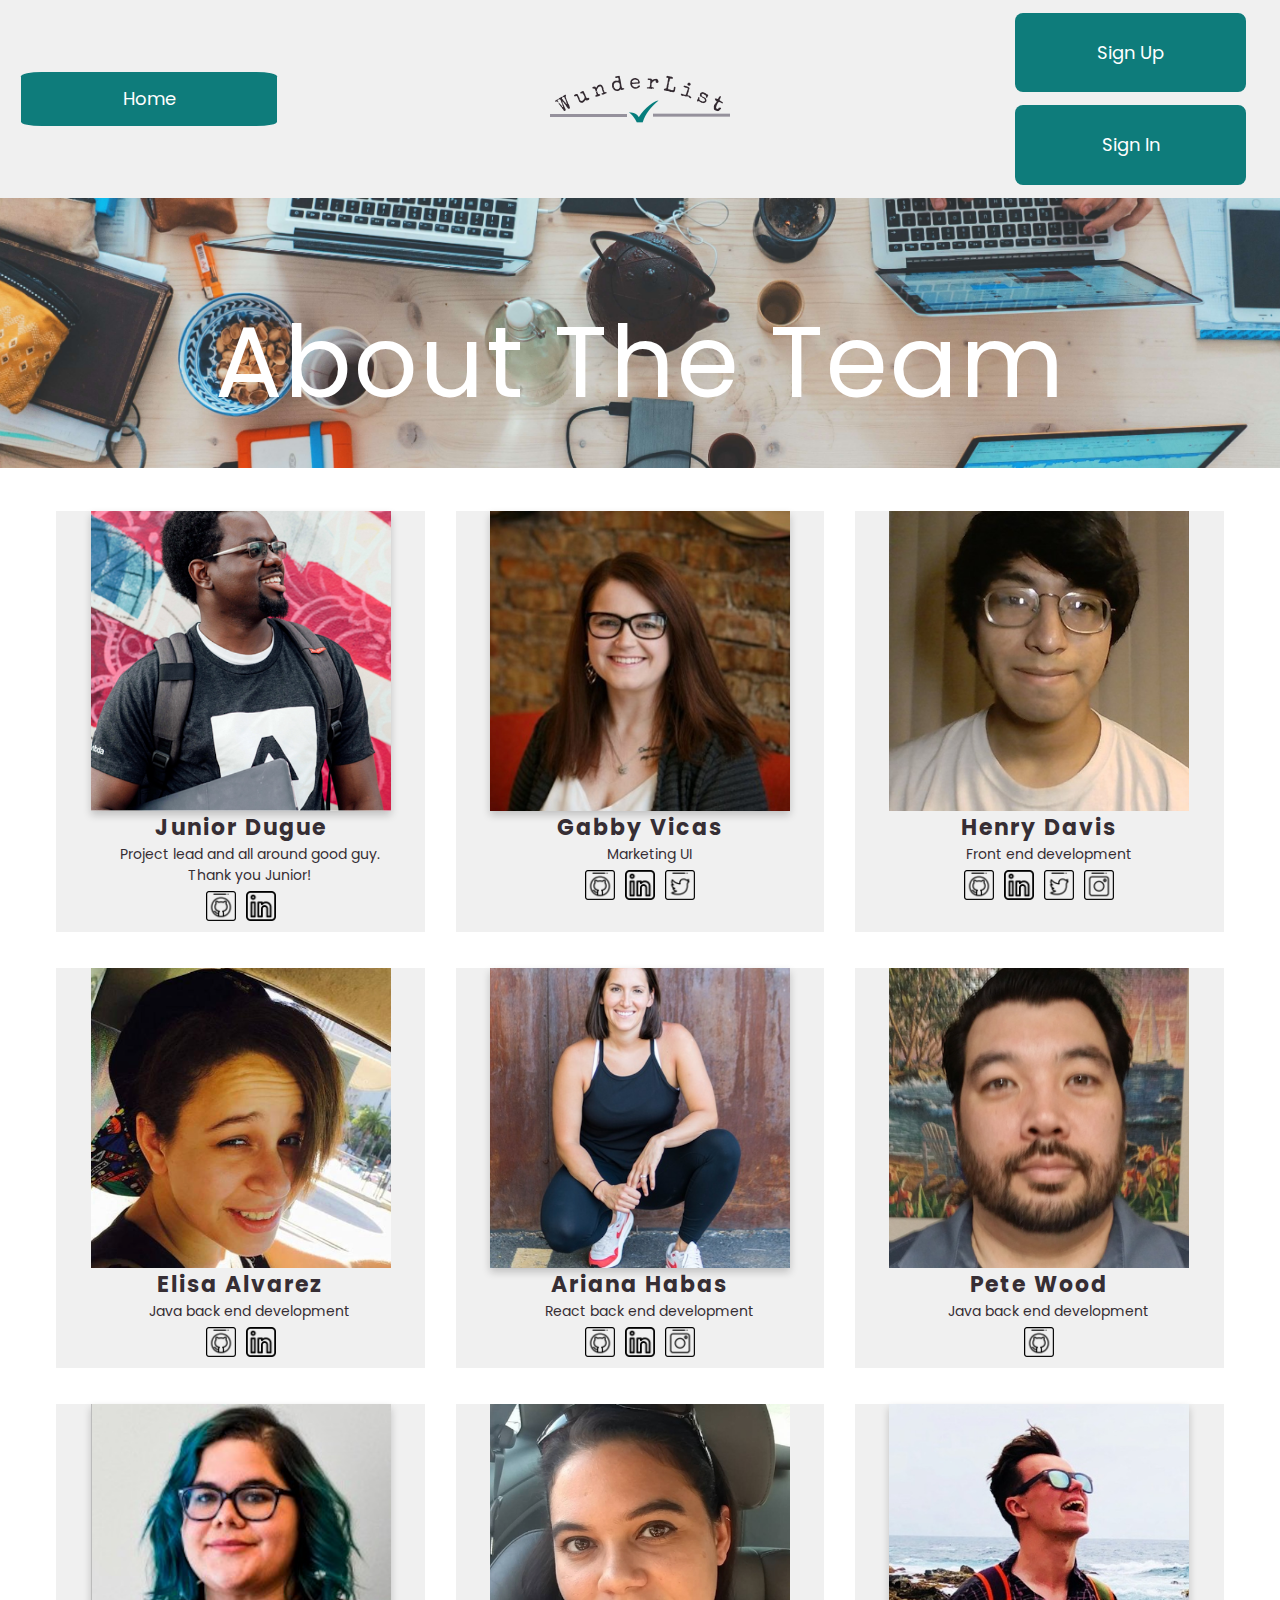
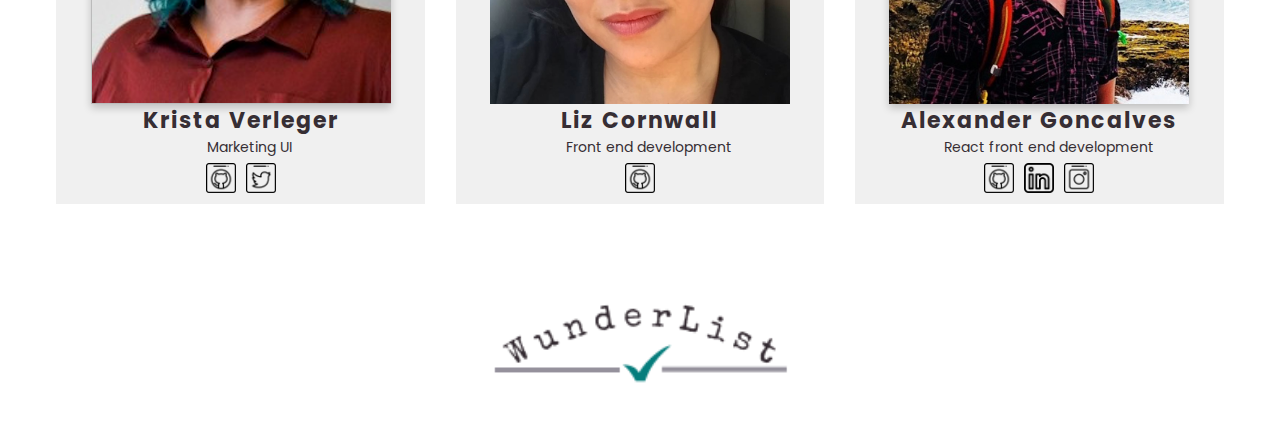
==== commit aab5fb76: "made reviews flex column on mobile. added transtion of .5s on hover for login buttons on tablet size" ====
--- a/about.html
+++ b/about.html
@@ -6,7 +6,7 @@
         <link rel="stylesheet" href ="index.css">
         <link href = "https://fonts.googleapis.com/css2?family=Poppins&display=swap" rel="stylesheet">
         <script src="https://kit.fontawesome.com/5e283675c6.js" crossorigin="anonymous"></script>
-        <title>WIP</title>
+        <title>WunderList: About Us</title>
     </head>
 <body>
     <header>
--- a/index.css
+++ b/index.css
@@ -118,6 +118,10 @@
     border-radius: 5px;
     margin: auto;
 }
+nav a:hover{
+    background-color: #F0F0F0;
+    color: #0E7C7B;
+}
 
 .container {
     margin:auto;
@@ -144,7 +148,7 @@
 .mainTitle h1{
     color: white;
     width: 90%;
-    margin-top: 30%;
+    /* margin-top: 30%; */
  }
 
  /*Logo styling*/
@@ -206,6 +210,9 @@
 .gallery, .galleryAbout {
     display: flex;
     justify-content: space-evenly;
+}
+.gallery {
+    flex-direction: column;
 }
 .review {
   margin: 15% 2%;
@@ -293,7 +300,7 @@
 }
     
 .flip-card-back {
-    background-color: #2980b9;
+    background-color: transparent;
     color: white;
     transform: rotateY(180deg);
 }
@@ -354,19 +361,20 @@
         margin: auto;
         border-radius: 8px;
     }
-    .signUpNav{
+    .logIn div{
         text-align: center;
         background: #0E7C7B;
         margin: 5%;
         padding: 5%;
         border-radius: 8px;
         color: white;
-    }
-    .signUpNav:hover{
+        transition: 0.5s;
+    }
+    .logIn div:hover{
         background:#F0F0F0;
         color:#362E34;
     }
-    .signInNav{
+    /* .logIn div
         text-align: center;
         margin: 5%;
         padding: 5%;
@@ -375,7 +383,7 @@
     .signInNav:hover{
         color: white;
         background: #0E7C7B;
-    }
+    } */
     /*Index page tablet styling*/
     .mainHeroImage {
         background-attachment: fixed;
@@ -383,6 +391,7 @@
     }
     .mainTitle h1 {
         margin-left: 5%;
+        font-size: 7rem;
     }
     .features{
         flex-flow: row nowrap;
@@ -396,6 +405,9 @@
     .signUp h3 {
         width: 50%;
         line-height: 3.2;
+    }
+    .gallery {
+        flex-direction: row;
     }
     .review{
         margin: 7% 2% 0 2%;
@@ -420,7 +432,7 @@
         flex-wrap: wrap;
     }
     .mainTitle h1{
-        font-size: 10rem;
+        font-size: 8rem;
     }
     .aboutMainTitle h1{
         font-size: 10rem;
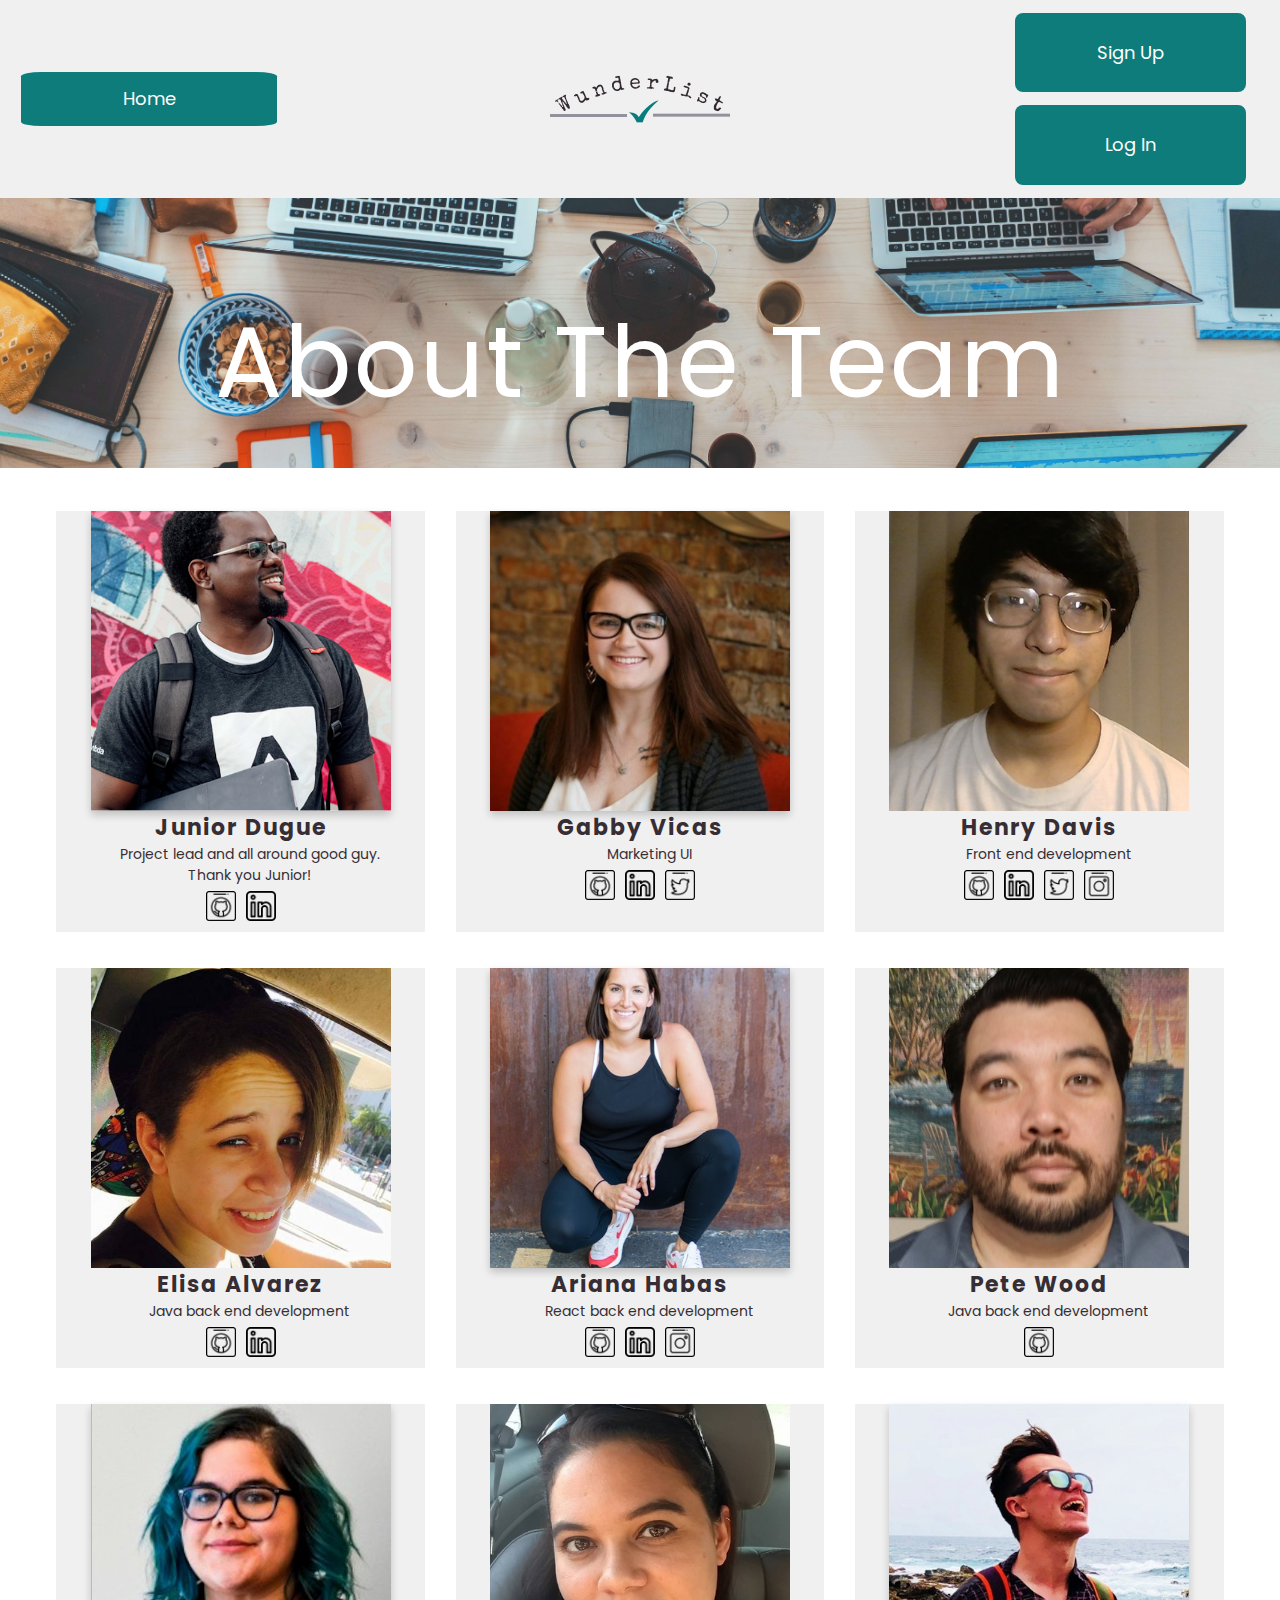
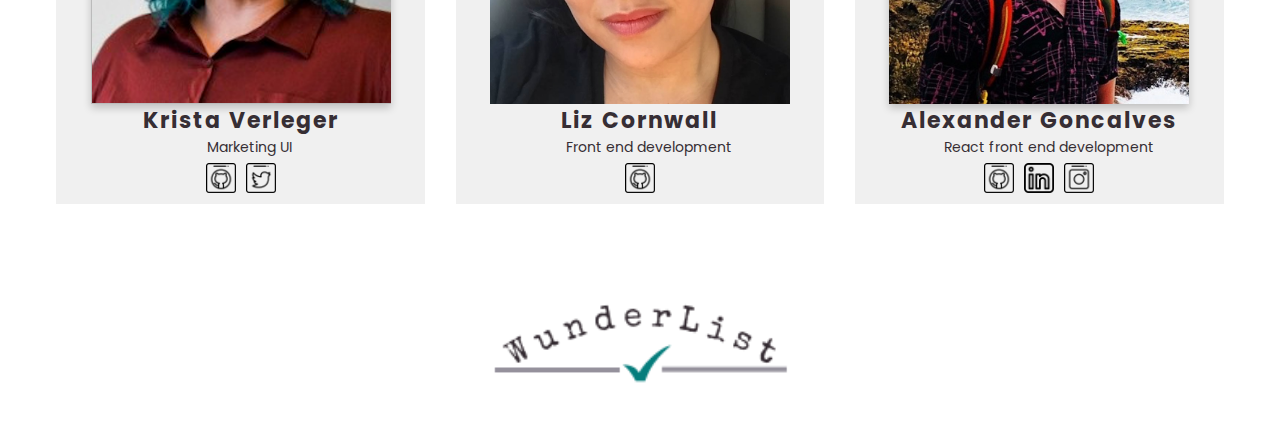
==== commit 68b8e2f3: "updated the links to the updated log in pages" ====
--- a/about.html
+++ b/about.html
@@ -13,10 +13,10 @@
         <nav>
             <div class="logIn">
                 <div class="container signUpNav">
-                    <a href="https://wunderlist-snowy.vercel.app/signup">Sign Up</a>
+                    <a href="https://wunderlist-ii.vercel.app/signup">Sign Up</a>
                 </div>
                 <div class="container signInNav">
-                    <a href="https://wunderlist-snowy.vercel.app/login">Sign In</a>
+                    <a href="https://wunderlist-ii.vercel.app/login">Log In</a>
                 </div>
             </div>
             <div class="logoNav">
